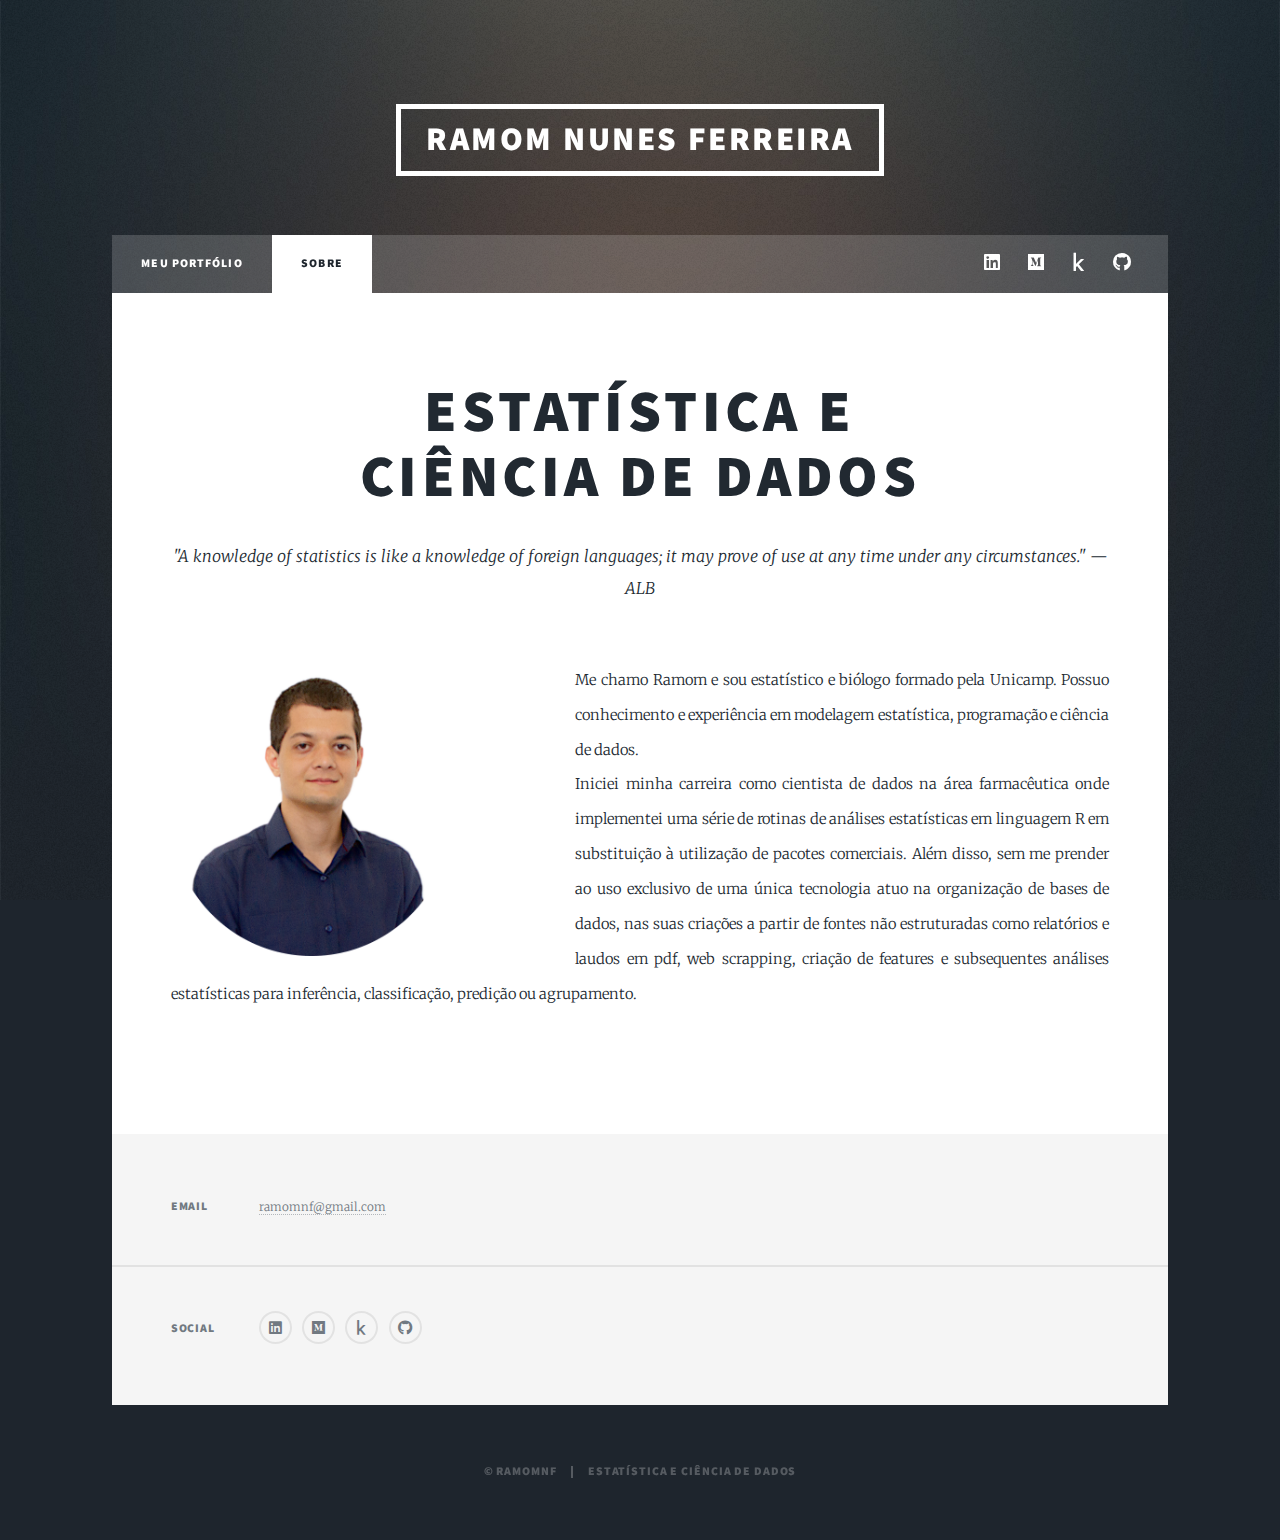
==== about.html @ 4b873bcc "Add files via upload" ====
<!DOCTYPE HTML>
<!--
	Massively by HTML5 UP
	html5up.net | @ajlkn
	Free for personal and commercial use under the CCA 3.0 license (html5up.net/license)
-->
<html>
	<head>
		<title>About Ramom</title>
		<meta charset="utf-8" />
		<meta name="viewport" content="width=device-width, initial-scale=1, user-scalable=no" />
		<link rel="stylesheet" href="assets/css/main.css" />
		<noscript><link rel="stylesheet" href="assets/css/noscript.css" /></noscript>
	</head>
	<body class="is-preload">

		<!-- Wrapper -->
			<div id="wrapper" class="fade-in">

			
				<!-- Header -->
					<header id="header">
						<a href="index.html" class="logo">Ramom Nunes Ferreira</a>
					</header>

				<!-- Nav -->
					<nav id="nav">
						<ul class="links">
							<li><a href="index.html">Meu Portfólio</a></li>
							<li class="active"><a href="about.html">Sobre</a></li>
						</ul>
						<ul class="icons">
							<li><a href="https://www.linkedin.com/in/ramomnf/" class="icon brands fa-linkedin"><span class="label">Twitter</span></a></li>
							<li><a href="https://medium.com/@ramomnf/" class="icon brands fa-medium"><span class="label">Medium</span></a></li>
							<li><a href="https://www.kaggle.com/ramomnf" class="icon brands fa-kaggle"><span class="label">Kaggle</span></a></li>
							<li><a href="https://github.com/RamomNF" class="icon brands fa-github"><span class="label">GitHub</span></a></li>
						</ul>
					</nav>

				<!-- Main -->
					<div id="main">

						<!-- Post -->
							<section class="post">
								<header class="major">									
									<h1>Estatística e<br />
									Ciência de Dados</h1>
									<p>"A knowledge of statistics is like a knowledge of foreign languages;
										it may prove of use at any time under any circumstances." — ALB</p>
								</header>
								

								<p><span class="image left"><img src="images/head_only.png" alt="" style="width:75%;"/>
								</span>Me chamo Ramom e sou estatístico e biólogo formado pela Unicamp. Possuo conhecimento e experiência em modelagem estatística, programação e ciência de dados. <br /> 
								Iniciei minha carreira como cientista de dados na área farmacêutica onde implementei uma série de rotinas de análises estatísticas em linguagem R em substituição à utilização de pacotes comerciais.
								Além disso, sem me prender ao uso exclusivo de uma única tecnologia atuo na organização de bases de dados, nas suas criações a partir de fontes não estruturadas como relatórios e laudos em pdf, web scrapping, criação de features e subsequentes análises estatísticas para inferência, classificação, predição ou agrupamento.<br /> 
								<br /> 
							
								</p>
								
								
							</section>

					</div>

				<!-- Footer -->
					<footer id="footer">
						<section class="split contact">
							<section>
								<h3>Email</h3>
								<p><a href="mailto:ramomnf@gmail.com">ramomnf@gmail.com</a></p>
							</section>
							<section>
								<h3>Social</h3>
								<ul class="icons alt">
									<li><a href="https://www.linkedin.com/in/ramomnf/" class="icon brands fa-linkedin"><span class="label">Twitter</span></a></li>
									<li><a href="https://medium.com/@ramomnf/" class="icon brands fa-medium"><span class="label">Medium</span></a></li>
									<li><a href="https://www.kaggle.com/ramomnf" class="icon brands fa-kaggle"><span class="label">Kaggle</span></a></li>
									<li><a href="https://github.com/RamomNF" class="icon brands fa-github"><span class="label">GitHub</span></a></li>
								</ul>
							</section>
						</section>
					</footer>

				<!-- Copyright -->
					<div id="copyright">
						<ul><li>&copy; RamomNF </li><li> Estatística e Ciência de Dados</a></li></ul>
					</div>

			</div>

		<!-- Scripts -->
			<script src="assets/js/jquery.min.js"></script>
			<script src="assets/js/jquery.scrollex.min.js"></script>
			<script src="assets/js/jquery.scrolly.min.js"></script>
			<script src="assets/js/browser.min.js"></script>
			<script src="assets/js/breakpoints.min.js"></script>
			<script src="assets/js/util.js"></script>
			<script src="assets/js/main.js"></script>

	</body>
</html>
---- assets/css/main.css ----
@import url(fontawesome-all.min.css);
@import url("https://fonts.googleapis.com/css?family=Merriweather:300,700,300italic,700italic|Source+Sans+Pro:900");

/*
	Massively by HTML5 UP
	html5up.net | @ajlkn
	Free for personal and commercial use under the CCA 3.0 license (html5up.net/license)
*/

html, body, div, span, applet, object,
iframe, h1, h2, h3, h4, h5, h6, p, blockquote,
pre, a, abbr, acronym, address, big, cite,
code, del, dfn, em, img, ins, kbd, q, s, samp,
small, strike, strong, sub, sup, tt, var, b,
u, i, center, dl, dt, dd, ol, ul, li, fieldset,
form, label, legend, table, caption, tbody,
tfoot, thead, tr, th, td, article, aside,
canvas, details, embed, figure, figcaption,
footer, header, hgroup, menu, nav, output, ruby,
section, summary, time, mark, audio, video {
	margin: 0;
	padding: 0;
	border: 0;
	font-size: 100%;
	font: inherit;
	vertical-align: baseline;}

article, aside, details, figcaption, figure,
footer, header, hgroup, menu, nav, section {
	display: block;}

body {
	line-height: 1;
}

ol, ul {
	list-style: none;
}

blockquote, q {
	quotes: none;
}

	blockquote:before, blockquote:after, q:before, q:after {
		content: '';
		content: none;
	}

table {
	border-collapse: collapse;
	border-spacing: 0;
}

body {
	-webkit-text-size-adjust: none;
}

mark {
	background-color: transparent;
	color: inherit;
}

input::-moz-focus-inner {
	border: 0;
	padding: 0;
}

input, select, textarea {
	-moz-appearance: none;
	-webkit-appearance: none;
	-ms-appearance: none;
	appearance: none;
}

/* Basic */

	@-ms-viewport {
		width: device-width;
	}

	body {
		-ms-overflow-style: scrollbar;
	}

	@media screen and (max-width: 480px) {

		html, body {
			min-width: 320px;
		}

	}

	html {
		box-sizing: border-box;
	}

	*, *:before, *:after {
		box-sizing: inherit;
	}

	body {
		background-color: #1e252d;
	}

		body.is-preload *, body.is-preload *:before, body.is-preload *:after {
			-moz-animation: none !important;
			-webkit-animation: none !important;
			-ms-animation: none !important;
			animation: none !important;
			-moz-transition: none !important;
			-webkit-transition: none !important;
			-ms-transition: none !important;
			transition: none !important;
		}

/* Type */

	html {
		font-size: 16pt;
	}

		@media screen and (max-width: 1680px) {

			html {
				font-size: 12pt;
			}

		}

		@media screen and (max-width: 1280px) {

			html {
				font-size: 11pt;
			}

		}

		@media screen and (max-width: 360px) {

			html {
				font-size: 10pt;
			}

		}

	body {
		color: #212931;
	}

	body, input, select, textarea {
		font-family: "Merriweather", Georgia, serif;
		font-weight: 300;
		font-size: 1rem;
		line-height: 2.375;
	}

	a {
		-moz-transition: color 0.2s ease-in-out, background-color 0.2s ease-in-out, border-color 0.2s ease-in-out, box-shadow 0.2s ease-in-out;
		-webkit-transition: color 0.2s ease-in-out, background-color 0.2s ease-in-out, border-color 0.2s ease-in-out, box-shadow 0.2s ease-in-out;
		-ms-transition: color 0.2s ease-in-out, background-color 0.2s ease-in-out, border-color 0.2s ease-in-out, box-shadow 0.2s ease-in-out;
		transition: color 0.2s ease-in-out, background-color 0.2s ease-in-out, border-color 0.2s ease-in-out, box-shadow 0.2s ease-in-out;
		border-bottom: dotted 1px;
		text-decoration: none;
	}

		a:hover {
			border-bottom-color: transparent;
		}

	strong, b {
		font-weight: 600;
	}

	em, i {
		font-style: italic;
	}

	p {
		text-align: justify;
		margin: 0 0 2rem 0;
	}

	h1, h2, h3, h4, h5, h6 {
		font-family: "Source Sans Pro", Helvetica, sans-serif;
		font-weight: 900;
		line-height: 1.5;
		letter-spacing: 0.075em;
		text-transform: uppercase;
		margin: 0 0 1rem 0;
	}

		h1 a, h2 a, h3 a, h4 a, h5 a, h6 a {
			border-bottom: 0;
			color: inherit;
			text-decoration: none;
		}

	h1 {
		font-size: 4rem;
		line-height: 1.1;
		margin: 0 0 2rem 0;
	}

	h2 {
		font-size: 1.75rem;
		line-height: 1.3;
		margin: 0 0 1.5rem 0;
	}

	h3 {
		font-size: 1.25rem;
		margin: 0 0 1.5rem 0;
	}

	h4 {
		font-size: 1rem;
	}

	h5 {
		font-size: 0.9rem;
	}

	h6 {
		font-size: 0.8rem;
	}

	sub {
		font-size: 0.8rem;
		position: relative;
		top: 0.5rem;
	}

	sup {
		font-size: 0.8rem;
		position: relative;
		top: -0.5rem;
	}

	blockquote {
		border-left: solid 4px;
		font-style: italic;
		margin: 0 0 2rem 0;
		padding: 0.5rem 0 0.5rem 2rem;
	}

	code {
		border: solid 2px;
		font-family: "Courier New", monospace;
		font-size: 0.9rem;
		margin: 0 0.25rem;
		padding: 0.25rem 0.65rem;
	}

	pre {
		-webkit-overflow-scrolling: touch;
		font-family: "Courier New", monospace;
		font-size: 0.9rem;
		margin: 0 0 2rem 0;
	}

		pre code {
			display: block;
			line-height: 1.75;
			padding: 1rem 1.5rem;
			overflow-x: auto;
		}

	hr {
		border: 0;
		border-bottom: solid 2px;
		margin: 3rem 0;
	}

		hr.major {
			margin: 5rem 0;
		}

	.align-left {
		text-align: left;
	}

	.align-center {
		text-align: center;
	}

	.align-right {
		text-align: right;
	}

	input, select, textarea {
		color: #212931;
	}

	a {
		color: #212931;
		border-bottom-color: rgba(33, 41, 49, 0.5);
	}

		a:hover {
			border-bottom-color: transparent;
			color: #18bfef !important;
		}

	strong, b {
		color: #212931;
	}

	h1, h2, h3, h4, h5, h6 {
		color: #212931;
	}

	blockquote {
		border-left-color: #eeeeee;
	}

	code {
		background: rgba(220, 220, 220, 0.25);
		border-color: #eeeeee;
	}

	hr {
		border-bottom-color: #eeeeee;
	}

/* Row */

	.row {
		display: flex;
		flex-wrap: wrap;
		box-sizing: border-box;
		align-items: stretch;
	}

		.row > * {
			box-sizing: border-box;
		}

		.row.gtr-uniform > * > :last-child {
			margin-bottom: 0;
		}

		.row.aln-left {
			justify-content: flex-start;
		}

		.row.aln-center {
			justify-content: center;
		}

		.row.aln-right {
			justify-content: flex-end;
		}

		.row.aln-top {
			align-items: flex-start;
		}

		.row.aln-middle {
			align-items: center;
		}

		.row.aln-bottom {
			align-items: flex-end;
		}

		.row > .imp {
			order: -1;
		}

		.row > .col-1 {
			width: 8.33333%;
		}

		.row > .off-1 {
			margin-left: 8.33333%;
		}

		.row > .col-2 {
			width: 16.66667%;
		}

		.row > .off-2 {
			margin-left: 16.66667%;
		}

		.row > .col-3 {
			width: 25%;
		}

		.row > .off-3 {
			margin-left: 25%;
		}

		.row > .col-4 {
			width: 33.33333%;
		}

		.row > .off-4 {
			margin-left: 33.33333%;
		}

		.row > .col-5 {
			width: 41.66667%;
		}

		.row > .off-5 {
			margin-left: 41.66667%;
		}

		.row > .col-6 {
			width: 50%;
		}

		.row > .off-6 {
			margin-left: 50%;
		}

		.row > .col-7 {
			width: 58.33333%;
		}

		.row > .off-7 {
			margin-left: 58.33333%;
		}

		.row > .col-8 {
			width: 66.66667%;
		}

		.row > .off-8 {
			margin-left: 66.66667%;
		}

		.row > .col-9 {
			width: 75%;
		}

		.row > .off-9 {
			margin-left: 75%;
		}

		.row > .col-10 {
			width: 83.33333%;
		}

		.row > .off-10 {
			margin-left: 83.33333%;
		}

		.row > .col-11 {
			width: 91.66667%;
		}

		.row > .off-11 {
			margin-left: 91.66667%;
		}

		.row > .col-12 {
			width: 100%;
		}

		.row > .off-12 {
			margin-left: 100%;
		}

		.row.gtr-0 {
			margin-top: 0;
			margin-left: 0rem;
		}

			.row.gtr-0 > * {
				padding: 0 0 0 0rem;
			}

			.row.gtr-0.gtr-uniform {
				margin-top: 0rem;
			}

				.row.gtr-0.gtr-uniform > * {
					padding-top: 0rem;
				}

		.row.gtr-25 {
			margin-top: 0;
			margin-left: -0.375rem;
		}

			.row.gtr-25 > * {
				padding: 0 0 0 0.375rem;
			}

			.row.gtr-25.gtr-uniform {
				margin-top: -0.375rem;
			}

				.row.gtr-25.gtr-uniform > * {
					padding-top: 0.375rem;
				}

		.row.gtr-50 {
			margin-top: 0;
			margin-left: -0.75rem;
		}

			.row.gtr-50 > * {
				padding: 0 0 0 0.75rem;
			}

			.row.gtr-50.gtr-uniform {
				margin-top: -0.75rem;
			}

				.row.gtr-50.gtr-uniform > * {
					padding-top: 0.75rem;
				}

		.row {
			margin-top: 0;
			margin-left: -1.5rem;
		}

			.row > * {
				padding: 0 0 0 1.5rem;
			}

			.row.gtr-uniform {
				margin-top: -1.5rem;
			}

				.row.gtr-uniform > * {
					padding-top: 1.5rem;
				}

		.row.gtr-150 {
			margin-top: 0;
			margin-left: -2.25rem;
		}

			.row.gtr-150 > * {
				padding: 0 0 0 2.25rem;
			}

			.row.gtr-150.gtr-uniform {
				margin-top: -2.25rem;
			}

				.row.gtr-150.gtr-uniform > * {
					padding-top: 2.25rem;
				}

		.row.gtr-200 {
			margin-top: 0;
			margin-left: -3rem;
		}

			.row.gtr-200 > * {
				padding: 0 0 0 3rem;
			}

			.row.gtr-200.gtr-uniform {
				margin-top: -3rem;
			}

				.row.gtr-200.gtr-uniform > * {
					padding-top: 3rem;
				}

		@media screen and (max-width: 1680px) {

			.row {
				display: flex;
				flex-wrap: wrap;
				box-sizing: border-box;
				align-items: stretch;
			}

				.row > * {
					box-sizing: border-box;
				}

				.row.gtr-uniform > * > :last-child {
					margin-bottom: 0;
				}

				.row.aln-left {
					justify-content: flex-start;
				}

				.row.aln-center {
					justify-content: center;
				}

				.row.aln-right {
					justify-content: flex-end;
				}

				.row.aln-top {
					align-items: flex-start;
				}

				.row.aln-middle {
					align-items: center;
				}

				.row.aln-bottom {
					align-items: flex-end;
				}

				.row > .imp-xlarge {
					order: -1;
				}

				.row > .col-1-xlarge {
					width: 8.33333%;
				}

				.row > .off-1-xlarge {
					margin-left: 8.33333%;
				}

				.row > .col-2-xlarge {
					width: 16.66667%;
				}

				.row > .off-2-xlarge {
					margin-left: 16.66667%;
				}

				.row > .col-3-xlarge {
					width: 25%;
				}

				.row > .off-3-xlarge {
					margin-left: 25%;
				}

				.row > .col-4-xlarge {
					width: 33.33333%;
				}

				.row > .off-4-xlarge {
					margin-left: 33.33333%;
				}

				.row > .col-5-xlarge {
					width: 41.66667%;
				}

				.row > .off-5-xlarge {
					margin-left: 41.66667%;
				}

				.row > .col-6-xlarge {
					width: 50%;
				}

				.row > .off-6-xlarge {
					margin-left: 50%;
				}

				.row > .col-7-xlarge {
					width: 58.33333%;
				}

				.row > .off-7-xlarge {
					margin-left: 58.33333%;
				}

				.row > .col-8-xlarge {
					width: 66.66667%;
				}

				.row > .off-8-xlarge {
					margin-left: 66.66667%;
				}

				.row > .col-9-xlarge {
					width: 75%;
				}

				.row > .off-9-xlarge {
					margin-left: 75%;
				}

				.row > .col-10-xlarge {
					width: 83.33333%;
				}

				.row > .off-10-xlarge {
					margin-left: 83.33333%;
				}

				.row > .col-11-xlarge {
					width: 91.66667%;
				}

				.row > .off-11-xlarge {
					margin-left: 91.66667%;
				}

				.row > .col-12-xlarge {
					width: 100%;
				}

				.row > .off-12-xlarge {
					margin-left: 100%;
				}

				.row.gtr-0 {
					margin-top: 0;
					margin-left: 0rem;
				}

					.row.gtr-0 > * {
						padding: 0 0 0 0rem;
					}

					.row.gtr-0.gtr-uniform {
						margin-top: 0rem;
					}

						.row.gtr-0.gtr-uniform > * {
							padding-top: 0rem;
						}

				.row.gtr-25 {
					margin-top: 0;
					margin-left: -0.375rem;
				}

					.row.gtr-25 > * {
						padding: 0 0 0 0.375rem;
					}

					.row.gtr-25.gtr-uniform {
						margin-top: -0.375rem;
					}

						.row.gtr-25.gtr-uniform > * {
							padding-top: 0.375rem;
						}

				.row.gtr-50 {
					margin-top: 0;
					margin-left: -0.75rem;
				}

					.row.gtr-50 > * {
						padding: 0 0 0 0.75rem;
					}

					.row.gtr-50.gtr-uniform {
						margin-top: -0.75rem;
					}

						.row.gtr-50.gtr-uniform > * {
							padding-top: 0.75rem;
						}

				.row {
					margin-top: 0;
					margin-left: -1.5rem;
				}

					.row > * {
						padding: 0 0 0 1.5rem;
					}

					.row.gtr-uniform {
						margin-top: -1.5rem;
					}

						.row.gtr-uniform > * {
							padding-top: 1.5rem;
						}

				.row.gtr-150 {
					margin-top: 0;
					margin-left: -2.25rem;
				}

					.row.gtr-150 > * {
						padding: 0 0 0 2.25rem;
					}

					.row.gtr-150.gtr-uniform {
						margin-top: -2.25rem;
					}

						.row.gtr-150.gtr-uniform > * {
							padding-top: 2.25rem;
						}

				.row.gtr-200 {
					margin-top: 0;
					margin-left: -3rem;
				}

					.row.gtr-200 > * {
						padding: 0 0 0 3rem;
					}

					.row.gtr-200.gtr-uniform {
						margin-top: -3rem;
					}

						.row.gtr-200.gtr-uniform > * {
							padding-top: 3rem;
						}

		}

		@media screen and (max-width: 1280px) {

			.row {
				display: flex;
				flex-wrap: wrap;
				box-sizing: border-box;
				align-items: stretch;
			}

				.row > * {
					box-sizing: border-box;
				}

				.row.gtr-uniform > * > :last-child {
					margin-bottom: 0;
				}

				.row.aln-left {
					justify-content: flex-start;
				}

				.row.aln-center {
					justify-content: center;
				}

				.row.aln-right {
					justify-content: flex-end;
				}

				.row.aln-top {
					align-items: flex-start;
				}

				.row.aln-middle {
					align-items: center;
				}

				.row.aln-bottom {
					align-items: flex-end;
				}

				.row > .imp-large {
					order: -1;
				}

				.row > .col-1-large {
					width: 8.33333%;
				}

				.row > .off-1-large {
					margin-left: 8.33333%;
				}

				.row > .col-2-large {
					width: 16.66667%;
				}

				.row > .off-2-large {
					margin-left: 16.66667%;
				}

				.row > .col-3-large {
					width: 25%;
				}

				.row > .off-3-large {
					margin-left: 25%;
				}

				.row > .col-4-large {
					width: 33.33333%;
				}

				.row > .off-4-large {
					margin-left: 33.33333%;
				}

				.row > .col-5-large {
					width: 41.66667%;
				}

				.row > .off-5-large {
					margin-left: 41.66667%;
				}

				.row > .col-6-large {
					width: 50%;
				}

				.row > .off-6-large {
					margin-left: 50%;
				}

				.row > .col-7-large {
					width: 58.33333%;
				}

				.row > .off-7-large {
					margin-left: 58.33333%;
				}

				.row > .col-8-large {
					width: 66.66667%;
				}

				.row > .off-8-large {
					margin-left: 66.66667%;
				}

				.row > .col-9-large {
					width: 75%;
				}

				.row > .off-9-large {
					margin-left: 75%;
				}

				.row > .col-10-large {
					width: 83.33333%;
				}

				.row > .off-10-large {
					margin-left: 83.33333%;
				}

				.row > .col-11-large {
					width: 91.66667%;
				}

				.row > .off-11-large {
					margin-left: 91.66667%;
				}

				.row > .col-12-large {
					width: 100%;
				}

				.row > .off-12-large {
					margin-left: 100%;
				}

				.row.gtr-0 {
					margin-top: 0;
					margin-left: 0rem;
				}

					.row.gtr-0 > * {
						padding: 0 0 0 0rem;
					}

					.row.gtr-0.gtr-uniform {
						margin-top: 0rem;
					}

						.row.gtr-0.gtr-uniform > * {
							padding-top: 0rem;
						}

				.row.gtr-25 {
					margin-top: 0;
					margin-left: -0.375rem;
				}

					.row.gtr-25 > * {
						padding: 0 0 0 0.375rem;
					}

					.row.gtr-25.gtr-uniform {
						margin-top: -0.375rem;
					}

						.row.gtr-25.gtr-uniform > * {
							padding-top: 0.375rem;
						}

				.row.gtr-50 {
					margin-top: 0;
					margin-left: -0.75rem;
				}

					.row.gtr-50 > * {
						padding: 0 0 0 0.75rem;
					}

					.row.gtr-50.gtr-uniform {
						margin-top: -0.75rem;
					}

						.row.gtr-50.gtr-uniform > * {
							padding-top: 0.75rem;
						}

				.row {
					margin-top: 0;
					margin-left: -1.5rem;
				}

					.row > * {
						padding: 0 0 0 1.5rem;
					}

					.row.gtr-uniform {
						margin-top: -1.5rem;
					}

						.row.gtr-uniform > * {
							padding-top: 1.5rem;
						}

				.row.gtr-150 {
					margin-top: 0;
					margin-left: -2.25rem;
				}

					.row.gtr-150 > * {
						padding: 0 0 0 2.25rem;
					}

					.row.gtr-150.gtr-uniform {
						margin-top: -2.25rem;
					}

						.row.gtr-150.gtr-uniform > * {
							padding-top: 2.25rem;
						}

				.row.gtr-200 {
					margin-top: 0;
					margin-left: -3rem;
				}

					.row.gtr-200 > * {
						padding: 0 0 0 3rem;
					}

					.row.gtr-200.gtr-uniform {
						margin-top: -3rem;
					}

						.row.gtr-200.gtr-uniform > * {
							padding-top: 3rem;
						}

		}

		@media screen and (max-width: 980px) {

			.row {
				display: flex;
				flex-wrap: wrap;
				box-sizing: border-box;
				align-items: stretch;
			}

				.row > * {
					box-sizing: border-box;
				}

				.row.gtr-uniform > * > :last-child {
					margin-bottom: 0;
				}

				.row.aln-left {
					justify-content: flex-start;
				}

				.row.aln-center {
					justify-content: center;
				}

				.row.aln-right {
					justify-content: flex-end;
				}

				.row.aln-top {
					align-items: flex-start;
				}

				.row.aln-middle {
					align-items: center;
				}

				.row.aln-bottom {
					align-items: flex-end;
				}

				.row > .imp-medium {
					order: -1;
				}

				.row > .col-1-medium {
					width: 8.33333%;
				}

				.row > .off-1-medium {
					margin-left: 8.33333%;
				}

				.row > .col-2-medium {
					width: 16.66667%;
				}

				.row > .off-2-medium {
					margin-left: 16.66667%;
				}

				.row > .col-3-medium {
					width: 25%;
				}

				.row > .off-3-medium {
					margin-left: 25%;
				}

				.row > .col-4-medium {
					width: 33.33333%;
				}

				.row > .off-4-medium {
					margin-left: 33.33333%;
				}

				.row > .col-5-medium {
					width: 41.66667%;
				}

				.row > .off-5-medium {
					margin-left: 41.66667%;
				}

				.row > .col-6-medium {
					width: 50%;
				}

				.row > .off-6-medium {
					margin-left: 50%;
				}

				.row > .col-7-medium {
					width: 58.33333%;
				}

				.row > .off-7-medium {
					margin-left: 58.33333%;
				}

				.row > .col-8-medium {
					width: 66.66667%;
				}

				.row > .off-8-medium {
					margin-left: 66.66667%;
				}

				.row > .col-9-medium {
					width: 75%;
				}

				.row > .off-9-medium {
					margin-left: 75%;
				}

				.row > .col-10-medium {
					width: 83.33333%;
				}

				.row > .off-10-medium {
					margin-left: 83.33333%;
				}

				.row > .col-11-medium {
					width: 91.66667%;
				}

				.row > .off-11-medium {
					margin-left: 91.66667%;
				}

				.row > .col-12-medium {
					width: 100%;
				}

				.row > .off-12-medium {
					margin-left: 100%;
				}

				.row.gtr-0 {
					margin-top: 0;
					margin-left: 0rem;
				}

					.row.gtr-0 > * {
						padding: 0 0 0 0rem;
					}

					.row.gtr-0.gtr-uniform {
						margin-top: 0rem;
					}

						.row.gtr-0.gtr-uniform > * {
							padding-top: 0rem;
						}

				.row.gtr-25 {
					margin-top: 0;
					margin-left: -0.375rem;
				}

					.row.gtr-25 > * {
						padding: 0 0 0 0.375rem;
					}

					.row.gtr-25.gtr-uniform {
						margin-top: -0.375rem;
					}

						.row.gtr-25.gtr-uniform > * {
							padding-top: 0.375rem;
						}

				.row.gtr-50 {
					margin-top: 0;
					margin-left: -0.75rem;
				}

					.row.gtr-50 > * {
						padding: 0 0 0 0.75rem;
					}

					.row.gtr-50.gtr-uniform {
						margin-top: -0.75rem;
					}

						.row.gtr-50.gtr-uniform > * {
							padding-top: 0.75rem;
						}

				.row {
					margin-top: 0;
					margin-left: -1.5rem;
				}

					.row > * {
						padding: 0 0 0 1.5rem;
					}

					.row.gtr-uniform {
						margin-top: -1.5rem;
					}

						.row.gtr-uniform > * {
							padding-top: 1.5rem;
						}

				.row.gtr-150 {
					margin-top: 0;
					margin-left: -2.25rem;
				}

					.row.gtr-150 > * {
						padding: 0 0 0 2.25rem;
					}

					.row.gtr-150.gtr-uniform {
						margin-top: -2.25rem;
					}

						.row.gtr-150.gtr-uniform > * {
							padding-top: 2.25rem;
						}

				.row.gtr-200 {
					margin-top: 0;
					margin-left: -3rem;
				}

					.row.gtr-200 > * {
						padding: 0 0 0 3rem;
					}

					.row.gtr-200.gtr-uniform {
						margin-top: -3rem;
					}

						.row.gtr-200.gtr-uniform > * {
							padding-top: 3rem;
						}

		}

		@media screen and (max-width: 736px) {

			.row {
				display: flex;
				flex-wrap: wrap;
				box-sizing: border-box;
				align-items: stretch;
			}

				.row > * {
					box-sizing: border-box;
				}

				.row.gtr-uniform > * > :last-child {
					margin-bottom: 0;
				}

				.row.aln-left {
					justify-content: flex-start;
				}

				.row.aln-center {
					justify-content: center;
				}

				.row.aln-right {
					justify-content: flex-end;
				}

				.row.aln-top {
					align-items: flex-start;
				}

				.row.aln-middle {
					align-items: center;
				}

				.row.aln-bottom {
					align-items: flex-end;
				}

				.row > .imp-small {
					order: -1;
				}

				.row > .col-1-small {
					width: 8.33333%;
				}

				.row > .off-1-small {
					margin-left: 8.33333%;
				}

				.row > .col-2-small {
					width: 16.66667%;
				}

				.row > .off-2-small {
					margin-left: 16.66667%;
				}

				.row > .col-3-small {
					width: 25%;
				}

				.row > .off-3-small {
					margin-left: 25%;
				}

				.row > .col-4-small {
					width: 33.33333%;
				}

				.row > .off-4-small {
					margin-left: 33.33333%;
				}

				.row > .col-5-small {
					width: 41.66667%;
				}

				.row > .off-5-small {
					margin-left: 41.66667%;
				}

				.row > .col-6-small {
					width: 50%;
				}

				.row > .off-6-small {
					margin-left: 50%;
				}

				.row > .col-7-small {
					width: 58.33333%;
				}

				.row > .off-7-small {
					margin-left: 58.33333%;
				}

				.row > .col-8-small {
					width: 66.66667%;
				}

				.row > .off-8-small {
					margin-left: 66.66667%;
				}

				.row > .col-9-small {
					width: 75%;
				}

				.row > .off-9-small {
					margin-left: 75%;
				}

				.row > .col-10-small {
					width: 83.33333%;
				}

				.row > .off-10-small {
					margin-left: 83.33333%;
				}

				.row > .col-11-small {
					width: 91.66667%;
				}

				.row > .off-11-small {
					margin-left: 91.66667%;
				}

				.row > .col-12-small {
					width: 100%;
				}

				.row > .off-12-small {
					margin-left: 100%;
				}

				.row.gtr-0 {
					margin-top: 0;
					margin-left: 0rem;
				}

					.row.gtr-0 > * {
						padding: 0 0 0 0rem;
					}

					.row.gtr-0.gtr-uniform {
						margin-top: 0rem;
					}

						.row.gtr-0.gtr-uniform > * {
							padding-top: 0rem;
						}

				.row.gtr-25 {
					margin-top: 0;
					margin-left: -0.375rem;
				}

					.row.gtr-25 > * {
						padding: 0 0 0 0.375rem;
					}

					.row.gtr-25.gtr-uniform {
						margin-top: -0.375rem;
					}

						.row.gtr-25.gtr-uniform > * {
							padding-top: 0.375rem;
						}

				.row.gtr-50 {
					margin-top: 0;
					margin-left: -0.75rem;
				}

					.row.gtr-50 > * {
						padding: 0 0 0 0.75rem;
					}

					.row.gtr-50.gtr-uniform {
						margin-top: -0.75rem;
					}

						.row.gtr-50.gtr-uniform > * {
							padding-top: 0.75rem;
						}

				.row {
					margin-top: 0;
					margin-left: -1.5rem;
				}

					.row > * {
						padding: 0 0 0 1.5rem;
					}

					.row.gtr-uniform {
						margin-top: -1.5rem;
					}

						.row.gtr-uniform > * {
							padding-top: 1.5rem;
						}

				.row.gtr-150 {
					margin-top: 0;
					margin-left: -2.25rem;
				}

					.row.gtr-150 > * {
						padding: 0 0 0 2.25rem;
					}

					.row.gtr-150.gtr-uniform {
						margin-top: -2.25rem;
					}

						.row.gtr-150.gtr-uniform > * {
							padding-top: 2.25rem;
						}

				.row.gtr-200 {
					margin-top: 0;
					margin-left: -3rem;
				}

					.row.gtr-200 > * {
						padding: 0 0 0 3rem;
					}

					.row.gtr-200.gtr-uniform {
						margin-top: -3rem;
					}

						.row.gtr-200.gtr-uniform > * {
							padding-top: 3rem;
						}

		}

		@media screen and (max-width: 480px) {

			.row {
				display: flex;
				flex-wrap: wrap;
				box-sizing: border-box;
				align-items: stretch;
			}

				.row > * {
					box-sizing: border-box;
				}

				.row.gtr-uniform > * > :last-child {
					margin-bottom: 0;
				}

				.row.aln-left {
					justify-content: flex-start;
				}

				.row.aln-center {
					justify-content: center;
				}

				.row.aln-right {
					justify-content: flex-end;
				}

				.row.aln-top {
					align-items: flex-start;
				}

				.row.aln-middle {
					align-items: center;
				}

				.row.aln-bottom {
					align-items: flex-end;
				}

				.row > .imp-xsmall {
					order: -1;
				}

				.row > .col-1-xsmall {
					width: 8.33333%;
				}

				.row > .off-1-xsmall {
					margin-left: 8.33333%;
				}

				.row > .col-2-xsmall {
					width: 16.66667%;
				}

				.row > .off-2-xsmall {
					margin-left: 16.66667%;
				}

				.row > .col-3-xsmall {
					width: 25%;
				}

				.row > .off-3-xsmall {
					margin-left: 25%;
				}

				.row > .col-4-xsmall {
					width: 33.33333%;
				}

				.row > .off-4-xsmall {
					margin-left: 33.33333%;
				}

				.row > .col-5-xsmall {
					width: 41.66667%;
				}

				.row > .off-5-xsmall {
					margin-left: 41.66667%;
				}

				.row > .col-6-xsmall {
					width: 50%;
				}

				.row > .off-6-xsmall {
					margin-left: 50%;
				}

				.row > .col-7-xsmall {
					width: 58.33333%;
				}

				.row > .off-7-xsmall {
					margin-left: 58.33333%;
				}

				.row > .col-8-xsmall {
					width: 66.66667%;
				}

				.row > .off-8-xsmall {
					margin-left: 66.66667%;
				}

				.row > .col-9-xsmall {
					width: 75%;
				}

				.row > .off-9-xsmall {
					margin-left: 75%;
				}

				.row > .col-10-xsmall {
					width: 83.33333%;
				}

				.row > .off-10-xsmall {
					margin-left: 83.33333%;
				}

				.row > .col-11-xsmall {
					width: 91.66667%;
				}

				.row > .off-11-xsmall {
					margin-left: 91.66667%;
				}

				.row > .col-12-xsmall {
					width: 100%;
				}

				.row > .off-12-xsmall {
					margin-left: 100%;
				}

				.row.gtr-0 {
					margin-top: 0;
					margin-left: 0rem;
				}

					.row.gtr-0 > * {
						padding: 0 0 0 0rem;
					}

					.row.gtr-0.gtr-uniform {
						margin-top: 0rem;
					}

						.row.gtr-0.gtr-uniform > * {
							padding-top: 0rem;
						}

				.row.gtr-25 {
					margin-top: 0;
					margin-left: -0.375rem;
				}

					.row.gtr-25 > * {
						padding: 0 0 0 0.375rem;
					}

					.row.gtr-25.gtr-uniform {
						margin-top: -0.375rem;
					}

						.row.gtr-25.gtr-uniform > * {
							padding-top: 0.375rem;
						}

				.row.gtr-50 {
					margin-top: 0;
					margin-left: -0.75rem;
				}

					.row.gtr-50 > * {
						padding: 0 0 0 0.75rem;
					}

					.row.gtr-50.gtr-uniform {
						margin-top: -0.75rem;
					}

						.row.gtr-50.gtr-uniform > * {
							padding-top: 0.75rem;
						}

				.row {
					margin-top: 0;
					margin-left: -1.5rem;
				}

					.row > * {
						padding: 0 0 0 1.5rem;
					}

					.row.gtr-uniform {
						margin-top: -1.5rem;
					}

						.row.gtr-uniform > * {
							padding-top: 1.5rem;
						}

				.row.gtr-150 {
					margin-top: 0;
					margin-left: -2.25rem;
				}

					.row.gtr-150 > * {
						padding: 0 0 0 2.25rem;
					}

					.row.gtr-150.gtr-uniform {
						margin-top: -2.25rem;
					}

						.row.gtr-150.gtr-uniform > * {
							padding-top: 2.25rem;
						}

				.row.gtr-200 {
					margin-top: 0;
					margin-left: -3rem;
				}

					.row.gtr-200 > * {
						padding: 0 0 0 3rem;
					}

					.row.gtr-200.gtr-uniform {
						margin-top: -3rem;
					}

						.row.gtr-200.gtr-uniform > * {
							padding-top: 3rem;
						}

		}

		@media screen and (max-width: 360px) {

			.row {
				display: flex;
				flex-wrap: wrap;
				box-sizing: border-box;
				align-items: stretch;
			}

				.row > * {
					box-sizing: border-box;
				}

				.row.gtr-uniform > * > :last-child {
					margin-bottom: 0;
				}

				.row.aln-left {
					justify-content: flex-start;
				}

				.row.aln-center {
					justify-content: center;
				}

				.row.aln-right {
					justify-content: flex-end;
				}

				.row.aln-top {
					align-items: flex-start;
				}

				.row.aln-middle {
					align-items: center;
				}

				.row.aln-bottom {
					align-items: flex-end;
				}

				.row > .imp-xxsmall {
					order: -1;
				}

				.row > .col-1-xxsmall {
					width: 8.33333%;
				}

				.row > .off-1-xxsmall {
					margin-left: 8.33333%;
				}

				.row > .col-2-xxsmall {
					width: 16.66667%;
				}

				.row > .off-2-xxsmall {
					margin-left: 16.66667%;
				}

				.row > .col-3-xxsmall {
					width: 25%;
				}

				.row > .off-3-xxsmall {
					margin-left: 25%;
				}

				.row > .col-4-xxsmall {
					width: 33.33333%;
				}

				.row > .off-4-xxsmall {
					margin-left: 33.33333%;
				}

				.row > .col-5-xxsmall {
					width: 41.66667%;
				}

				.row > .off-5-xxsmall {
					margin-left: 41.66667%;
				}

				.row > .col-6-xxsmall {
					width: 50%;
				}

				.row > .off-6-xxsmall {
					margin-left: 50%;
				}

				.row > .col-7-xxsmall {
					width: 58.33333%;
				}

				.row > .off-7-xxsmall {
					margin-left: 58.33333%;
				}

				.row > .col-8-xxsmall {
					width: 66.66667%;
				}

				.row > .off-8-xxsmall {
					margin-left: 66.66667%;
				}

				.row > .col-9-xxsmall {
					width: 75%;
				}

				.row > .off-9-xxsmall {
					margin-left: 75%;
				}

				.row > .col-10-xxsmall {
					width: 83.33333%;
				}

				.row > .off-10-xxsmall {
					margin-left: 83.33333%;
				}

				.row > .col-11-xxsmall {
					width: 91.66667%;
				}

				.row > .off-11-xxsmall {
					margin-left: 91.66667%;
				}

				.row > .col-12-xxsmall {
					width: 100%;
				}

				.row > .off-12-xxsmall {
					margin-left: 100%;
				}

				.row.gtr-0 {
					margin-top: 0;
					margin-left: 0rem;
				}

					.row.gtr-0 > * {
						padding: 0 0 0 0rem;
					}

					.row.gtr-0.gtr-uniform {
						margin-top: 0rem;
					}

						.row.gtr-0.gtr-uniform > * {
							padding-top: 0rem;
						}

				.row.gtr-25 {
					margin-top: 0;
					margin-left: -0.375rem;
				}

					.row.gtr-25 > * {
						padding: 0 0 0 0.375rem;
					}

					.row.gtr-25.gtr-uniform {
						margin-top: -0.375rem;
					}

						.row.gtr-25.gtr-uniform > * {
							padding-top: 0.375rem;
						}

				.row.gtr-50 {
					margin-top: 0;
					margin-left: -0.75rem;
				}

					.row.gtr-50 > * {
						padding: 0 0 0 0.75rem;
					}

					.row.gtr-50.gtr-uniform {
						margin-top: -0.75rem;
					}

						.row.gtr-50.gtr-uniform > * {
							padding-top: 0.75rem;
						}

				.row {
					margin-top: 0;
					margin-left: -1.5rem;
				}

					.row > * {
						padding: 0 0 0 1.5rem;
					}

					.row.gtr-uniform {
						margin-top: -1.5rem;
					}

						.row.gtr-uniform > * {
							padding-top: 1.5rem;
						}

				.row.gtr-150 {
					margin-top: 0;
					margin-left: -2.25rem;
				}

					.row.gtr-150 > * {
						padding: 0 0 0 2.25rem;
					}

					.row.gtr-150.gtr-uniform {
						margin-top: -2.25rem;
					}

						.row.gtr-150.gtr-uniform > * {
							padding-top: 2.25rem;
						}

				.row.gtr-200 {
					margin-top: 0;
					margin-left: -3rem;
				}

					.row.gtr-200 > * {
						padding: 0 0 0 3rem;
					}

					.row.gtr-200.gtr-uniform {
						margin-top: -3rem;
					}

						.row.gtr-200.gtr-uniform > * {
							padding-top: 3rem;
						}

		}

/* Box */

	.box {
		border: solid 2px;
		margin-bottom: 2rem;
		padding: 1.5rem;
	}

		.box > :last-child,
		.box > :last-child > :last-child,
		.box > :last-child > :last-child > :last-child {
			margin-bottom: 0;
		}

		.box.alt {
			border: 0;
			border-radius: 0;
			padding: 0;
		}

	.box {
		border-color: #eeeeee;
	}

/* Button */

	input[type="submit"],
	input[type="reset"],
	input[type="button"],
	button,
	.button {
		-moz-appearance: none;
		-webkit-appearance: none;
		-ms-appearance: none;
		appearance: none;
		-moz-transition: background-color 0.2s ease-in-out, box-shadow 0.2s ease-in-out, color 0.2s ease-in-out;
		-webkit-transition: background-color 0.2s ease-in-out, box-shadow 0.2s ease-in-out, color 0.2s ease-in-out;
		-ms-transition: background-color 0.2s ease-in-out, box-shadow 0.2s ease-in-out, color 0.2s ease-in-out;
		transition: background-color 0.2s ease-in-out, box-shadow 0.2s ease-in-out, color 0.2s ease-in-out;
		border: 0;
		border-radius: 0;
		cursor: pointer;
		display: inline-block;
		font-family: "Source Sans Pro", Helvetica, sans-serif;
		font-size: 0.8rem;
		font-weight: 900;
		letter-spacing: 0.075em;
		height: 3rem;
		line-height: 3rem;
		padding: 0 2rem;
		text-align: center;
		text-decoration: none;
		text-transform: uppercase;
		white-space: nowrap;
	}

		input[type="submit"].icon:before,
		input[type="reset"].icon:before,
		input[type="button"].icon:before,
		button.icon:before,
		.button.icon:before {
			margin-right: 0.5rem;
		}

		input[type="submit"].icon.solo,
		input[type="reset"].icon.solo,
		input[type="button"].icon.solo,
		button.icon.solo,
		.button.icon.solo {
			position: relative;
			width: 4rem;
			height: 4rem;
			line-height: 4rem;
			border-radius: 4rem;
			text-indent: 4rem;
			overflow: hidden;
			padding: 0;
			white-space: nowrap;
		}

			input[type="submit"].icon.solo:before,
			input[type="reset"].icon.solo:before,
			input[type="button"].icon.solo:before,
			button.icon.solo:before,
			.button.icon.solo:before {
				position: absolute;
				display: block;
				top: 0;
				left: 0;
				width: inherit;
				height: inherit;
				line-height: inherit;
				font-size: 1.25rem;
				margin-right: 0;
				text-align: center;
				text-indent: 0;
			}

		input[type="submit"].fit,
		input[type="reset"].fit,
		input[type="button"].fit,
		button.fit,
		.button.fit {
			width: 100%;
		}

		input[type="submit"].small,
		input[type="reset"].small,
		input[type="button"].small,
		button.small,
		.button.small {
			font-size: 0.7rem;
			height: 2.5rem;
			line-height: 2.5rem;
			padding: 0 1.5rem;
		}

		input[type="submit"].large,
		input[type="reset"].large,
		input[type="button"].large,
		button.large,
		.button.large {
			font-size: 0.9rem;
			height: 3.5rem;
			line-height: 3.5rem;
			padding: 0 2.75rem;
		}

		@media screen and (max-width: 980px) {

			input[type="submit"],
			input[type="reset"],
			input[type="button"],
			button,
			.button {
				font-size: 0.9rem;
				height: 3.25rem;
				line-height: 3.25rem;
			}

				input[type="submit"].large,
				input[type="reset"].large,
				input[type="button"].large,
				button.large,
				.button.large {
					font-size: 1rem;
					height: 3.75rem;
					line-height: 3.75rem;
				}

		}

		input[type="submit"].disabled, input[type="submit"]:disabled,
		input[type="reset"].disabled,
		input[type="reset"]:disabled,
		input[type="button"].disabled,
		input[type="button"]:disabled,
		button.disabled,
		button:disabled,
		.button.disabled,
		.button:disabled {
			pointer-events: none;
			opacity: 0.25;
		}

	input[type="submit"],
	input[type="reset"],
	input[type="button"],
	button,
	.button {
		background-color: transparent;
		box-shadow: inset 0 0 0 2px #212931;
		color: #212931 !important;
	}

		input[type="submit"]:hover,
		input[type="reset"]:hover,
		input[type="button"]:hover,
		button:hover,
		.button:hover {
			box-shadow: inset 0 0 0 2px #18bfef;
			color: #18bfef !important;
		}

		input[type="submit"].primary,
		input[type="reset"].primary,
		input[type="button"].primary,
		button.primary,
		.button.primary {
			background-color: #212931;
			box-shadow: none;
			color: #ffffff !important;
		}

			input[type="submit"].primary:hover,
			input[type="reset"].primary:hover,
			input[type="button"].primary:hover,
			button.primary:hover,
			.button.primary:hover {
				background-color: #18bfef;
			}

/* Form */

	form {
		margin: 0 0 2rem 0;
	}

		form > :last-child {
			margin-bottom: 0;
		}

		form > .fields {
			display: -moz-flex;
			display: -webkit-flex;
			display: -ms-flex;
			display: flex;
			-moz-flex-wrap: wrap;
			-webkit-flex-wrap: wrap;
			-ms-flex-wrap: wrap;
			flex-wrap: wrap;
			width: calc(100% + 3rem);
			margin: -1.5rem 0 2rem -1.5rem;
		}

			form > .fields > .field {
				-moz-flex-grow: 0;
				-webkit-flex-grow: 0;
				-ms-flex-grow: 0;
				flex-grow: 0;
				-moz-flex-shrink: 0;
				-webkit-flex-shrink: 0;
				-ms-flex-shrink: 0;
				flex-shrink: 0;
				padding: 1.5rem 0 0 1.5rem;
				width: calc(100% - 1.5rem);
			}

				form > .fields > .field.half {
					width: calc(50% - 0.75rem);
				}

				form > .fields > .field.third {
					width: calc(100%/3 - 0.5rem);
				}

				form > .fields > .field.quarter {
					width: calc(25% - 0.375rem);
				}

		@media screen and (max-width: 480px) {

			form > .fields {
				width: calc(100% + 3rem);
				margin: -1.5rem 0 2rem -1.5rem;
			}

				form > .fields > .field {
					padding: 1.5rem 0 0 1.5rem;
					width: calc(100% - 1.5rem);
				}

					form > .fields > .field.half {
						width: calc(100% - 1.5rem);
					}

					form > .fields > .field.third {
						width: calc(100% - 1.5rem);
					}

					form > .fields > .field.quarter {
						width: calc(100% - 1.5rem);
					}

		}

	label {
		display: block;
		font-family: "Source Sans Pro", Helvetica, sans-serif;
		font-weight: 900;
		line-height: 1.5;
		letter-spacing: 0.075em;
		font-size: 0.8rem;
		text-transform: uppercase;
		margin: 0 0 0.75rem 0;
	}

		@media screen and (max-width: 980px) {

			label {
				font-size: 0.9rem;
			}

		}

	input[type="text"],
	input[type="password"],
	input[type="email"],
	select,
	textarea {
		-moz-appearance: none;
		-webkit-appearance: none;
		-ms-appearance: none;
		appearance: none;
		background: transparent;
		border-radius: 0;
		border: solid 2px;
		color: inherit;
		display: block;
		outline: 0;
		padding: 0 1rem;
		text-decoration: none;
		width: 100%;
	}

		input[type="text"]:invalid,
		input[type="password"]:invalid,
		input[type="email"]:invalid,
		select:invalid,
		textarea:invalid {
			box-shadow: none;
		}

	select {
		background-size: 1.25rem;
		background-repeat: no-repeat;
		background-position: calc(100% - 1rem) center;
		height: 3rem;
		padding-right: 3rem;
		text-overflow: ellipsis;
	}

		select:focus::-ms-value {
			background-color: transparent;
		}

		select::-ms-expand {
			display: none;
		}

	input[type="text"],
	input[type="password"],
	input[type="email"],
	select {
		height: 3rem;
	}

	textarea {
		padding: 0.75rem 1rem;
	}

	input[type="checkbox"],
	input[type="radio"] {
		-moz-appearance: none;
		-webkit-appearance: none;
		-ms-appearance: none;
		appearance: none;
		display: block;
		float: left;
		margin-right: -2rem;
		opacity: 0;
		width: 1rem;
		z-index: -1;
	}

		input[type="checkbox"] + label,
		input[type="radio"] + label {
			text-decoration: none;
			cursor: pointer;
			display: inline-block;
			font-size: 1rem;
			letter-spacing: 0;
			font-family: "Merriweather", Georgia, serif;
			text-transform: none;
			font-weight: 300;
			padding-left: 2.8rem;
			padding-right: 1rem;
			position: relative;
		}

			input[type="checkbox"] + label:before,
			input[type="radio"] + label:before {
				-moz-osx-font-smoothing: grayscale;
				-webkit-font-smoothing: antialiased;
				display: inline-block;
				font-style: normal;
				font-variant: normal;
				text-rendering: auto;
				line-height: 1;
				text-transform: none !important;
				font-family: 'Font Awesome 5 Free';
				font-weight: 900;
			}

			input[type="checkbox"] + label:before,
			input[type="radio"] + label:before {
				border-radius: 0;
				border: solid 2px;
				content: '';
				display: inline-block;
				font-size: 0.8rem;
				height: 1.8rem;
				left: 0;
				line-height: 1.65rem;
				position: absolute;
				text-align: center;
				top: -0.125rem;
				width: 1.8rem;
			}

		input[type="checkbox"]:checked + label:before,
		input[type="radio"]:checked + label:before {
			content: '\f00c';
		}

	input[type="checkbox"] + label:before {
		border-radius: 0;
	}

	input[type="radio"] + label:before {
		border-radius: 100%;
	}

	::-webkit-input-placeholder {
		opacity: 1.0;
	}

	:-moz-placeholder {
		opacity: 1.0;
	}

	::-moz-placeholder {
		opacity: 1.0;
	}

	:-ms-input-placeholder {
		opacity: 1.0;
	}

	label {
		color: #212931;
	}

	input[type="text"],
	input[type="password"],
	input[type="email"],
	select,
	textarea {
		border-color: #eeeeee;
	}

		input[type="text"]:focus,
		input[type="password"]:focus,
		input[type="email"]:focus,
		select:focus,
		textarea:focus {
			border-color: #18bfef;
		}

	select {
		background-image: url("data:image/svg+xml;charset=utf8,%3Csvg xmlns='http://www.w3.org/2000/svg' width='40' height='40' preserveAspectRatio='none' viewBox='0 0 40 40'%3E%3Cpath d='M9.4,12.3l10.4,10.4l10.4-10.4c0.2-0.2,0.5-0.4,0.9-0.4c0.3,0,0.6,0.1,0.9,0.4l3.3,3.3c0.2,0.2,0.4,0.5,0.4,0.9 c0,0.4-0.1,0.6-0.4,0.9L20.7,31.9c-0.2,0.2-0.5,0.4-0.9,0.4c-0.3,0-0.6-0.1-0.9-0.4L4.3,17.3c-0.2-0.2-0.4-0.5-0.4-0.9 c0-0.4,0.1-0.6,0.4-0.9l3.3-3.3c0.2-0.2,0.5-0.4,0.9-0.4S9.1,12.1,9.4,12.3z' fill='%23eeeeee' /%3E%3C/svg%3E");
	}

		select option {
			background-color: #ffffff;
			color: #212931;
		}

	.select-wrapper:before {
		color: #eeeeee;
	}

	input[type="checkbox"] + label,
	input[type="radio"] + label {
		color: #212931;
	}

		input[type="checkbox"] + label:before,
		input[type="radio"] + label:before {
			border-color: #eeeeee;
		}

	input[type="checkbox"]:checked + label:before,
	input[type="radio"]:checked + label:before {
		background-color: #212931;
		border-color: #212931;
		color: #ffffff;
	}

	input[type="checkbox"]:focus + label:before,
	input[type="radio"]:focus + label:before {
		border-color: #18bfef;
	}

	::-webkit-input-placeholder {
		color: #909498 !important;
	}

	:-moz-placeholder {
		color: #909498 !important;
	}

	::-moz-placeholder {
		color: #909498 !important;
	}

	:-ms-input-placeholder {
		color: #909498 !important;
	}

	.formerize-placeholder {
		color: #909498 !important;
	}

/* Icon */

	.icon {
		text-decoration: none;
		border-bottom: none;
		position: relative;
	}

		.icon:before {
			-moz-osx-font-smoothing: grayscale;
			-webkit-font-smoothing: antialiased;
			display: inline-block;
			font-style: normal;
			font-variant: normal;
			text-rendering: auto;
			line-height: 1;
			text-transform: none !important;
			font-family: 'Font Awesome 5 Free';
			font-weight: 400;
		}

		.icon > .label {
			display: none;
		}

		.icon:before {
			line-height: inherit;
		}

		.icon.solid:before {
			font-weight: 900;
		}

		.icon.brands:before {
			font-family: 'Font Awesome 5 Brands';
		}

/* Image */

	.image {
		border: 0;
		display: inline-block;
		position: relative;
	}

		.image img {
			display: block;
		}

		.image.left, .image.right {
			max-width: 40%;
		}

			.image.left img, .image.right img {
				width: 100%;
			}

		.image.left {
			float: left;
			margin: 0 2rem 2rem 0;
			top: 0.75rem;
		}

		.image.right {
			float: right;
			margin: 0 0 2rem 2rem;
			top: 0.75rem;
		}

		.image.fit {
			display: block;
			margin: 2.5rem 0;
			width: 100%;
		}

			.image.fit:first-child {
				margin-top: 0;
			}

			.image.fit img {
				width: 100%;
			}

		.image.main {
			display: block;
			margin: 4rem 0;
			width: 100%;
		}

		.image.about {
			display: block;
			margin: 4rem 0;
			width: 100%;
		}

			.image.main:first-child {
				margin-top: 0;
			}

			.image.about:first-child {
				margin-top: 0;
			}

			.image.main img {
				width: 100%;
			}

		@media screen and (max-width: 736px) {

			.image.fit {
				margin: 2rem 0;
			}

			.image.main {
				margin: 2rem 0;
			}

			image.about {
				margin: 2rem 0;
			}

		}

	a.image {
		overflow: hidden;
	}

		a.image img {
			-moz-transition: -moz-transform 0.2s ease-out;
			-webkit-transition: -webkit-transform 0.2s ease-out;
			-ms-transition: -ms-transform 0.2s ease-out;
			transition: transform 0.2s ease-out;
		}

		a.image:hover img {
			-moz-transform: scale(1.05);
			-webkit-transform: scale(1.05);
			-ms-transform: scale(1.05);
			transform: scale(1.05);
		}

/* Actions */

	ul.actions {
		display: -moz-flex;
		display: -webkit-flex;
		display: -ms-flex;
		display: flex;
		cursor: default;
		list-style: none;
		margin-left: -1rem;
		padding-left: 0;
	}

		ul.actions li {
			padding: 0 0 0 1rem;
			vertical-align: middle;
		}

		ul.actions.special {
			-moz-justify-content: center;
			-webkit-justify-content: center;
			-ms-justify-content: center;
			justify-content: center;
			width: 100%;
			margin-left: 0;
		}

			ul.actions.special li:first-child {
				padding-left: 0;
			}

		ul.actions.stacked {
			-moz-flex-direction: column;
			-webkit-flex-direction: column;
			-ms-flex-direction: column;
			flex-direction: column;
			margin-left: 0;
		}

			ul.actions.stacked li {
				padding: 1.3rem 0 0 0;
			}

				ul.actions.stacked li:first-child {
					padding-top: 0;
				}

		ul.actions.fit {
			width: calc(100% + 1rem);
		}

			ul.actions.fit li {
				-moz-flex-grow: 1;
				-webkit-flex-grow: 1;
				-ms-flex-grow: 1;
				flex-grow: 1;
				-moz-flex-shrink: 1;
				-webkit-flex-shrink: 1;
				-ms-flex-shrink: 1;
				flex-shrink: 1;
				width: 100%;
			}

				ul.actions.fit li > * {
					width: 100%;
				}

			ul.actions.fit.stacked {
				width: 100%;
			}

		@media screen and (max-width: 480px) {

			ul.actions:not(.fixed) {
				-moz-flex-direction: column;
				-webkit-flex-direction: column;
				-ms-flex-direction: column;
				flex-direction: column;
				margin-left: 0;
				width: 100% !important;
			}

				ul.actions:not(.fixed) li {
					-moz-flex-grow: 1;
					-webkit-flex-grow: 1;
					-ms-flex-grow: 1;
					flex-grow: 1;
					-moz-flex-shrink: 1;
					-webkit-flex-shrink: 1;
					-ms-flex-shrink: 1;
					flex-shrink: 1;
					padding: 1rem 0 0 0;
					text-align: center;
					width: 100%;
				}

					ul.actions:not(.fixed) li > * {
						width: 100%;
					}

					ul.actions:not(.fixed) li:first-child {
						padding-top: 0;
					}

					ul.actions:not(.fixed) li input[type="submit"],
					ul.actions:not(.fixed) li input[type="reset"],
					ul.actions:not(.fixed) li input[type="button"],
					ul.actions:not(.fixed) li button,
					ul.actions:not(.fixed) li .button {
						width: 100%;
					}

						ul.actions:not(.fixed) li input[type="submit"].icon:before,
						ul.actions:not(.fixed) li input[type="reset"].icon:before,
						ul.actions:not(.fixed) li input[type="button"].icon:before,
						ul.actions:not(.fixed) li button.icon:before,
						ul.actions:not(.fixed) li .button.icon:before {
							margin-left: -0.5rem;
						}

		}

/* Icons */

	ul.icons {
		cursor: default;
		list-style: none;
		padding-left: 0;
	}

		ul.icons li {
			display: inline-block;
			padding: 0 0.5rem 0 0;
			vertical-align: middle;
		}

			ul.icons li:last-child {
				padding-right: 0;
			}

			ul.icons li .icon:before {
				width: 2.25rem;
				height: 2.25rem;
				line-height: 2.25rem;
				display: inline-block;
				text-align: center;
				border-radius: 100%;
				font-size: 1.25rem;
			}

		ul.icons.alt li .icon:before {
			-moz-transition: color 0.2s ease-in-out, background-color 0.2s ease-in-out, border-color 0.2s ease-in-out, box-shadow 0.2s ease-in-out;
			-webkit-transition: color 0.2s ease-in-out, background-color 0.2s ease-in-out, border-color 0.2s ease-in-out, box-shadow 0.2s ease-in-out;
			-ms-transition: color 0.2s ease-in-out, background-color 0.2s ease-in-out, border-color 0.2s ease-in-out, box-shadow 0.2s ease-in-out;
			transition: color 0.2s ease-in-out, background-color 0.2s ease-in-out, border-color 0.2s ease-in-out, box-shadow 0.2s ease-in-out;
			font-size: 1rem;
		}

/* List */

	ol {
		list-style: decimal;
		margin: 0 0 2rem 0;
		padding-left: 1.25rem;
	}

		ol li {
			padding-left: 0.25rem;
		}

	ul {
		list-style: disc;
		margin: 0 0 2rem 0;
		padding-left: 1rem;
	}

		ul li {
			padding-left: 0.5rem;
		}

		ul.divided {
			list-style: none;
			padding-left: 0;
		}

			ul.divided li {
				border-top: solid 1px;
				padding: 0.5rem 0;
			}

				ul.divided li:first-child {
					border-top: 0;
					padding-top: 0;
				}

	dl {
		margin: 0 0 2rem 0;
	}

		dl dt {
			display: block;
			font-weight: 600;
			margin: 0 0 1rem 0;
		}

		dl dd {
			margin-left: 2rem;
		}

	ul.divided li {
		border-top-color: #eeeeee;
	}

	ul.icons li a.icon:hover:before {
		color: #18bfef;
	}

	ul.icons.alt li .icon:before {
		box-shadow: inset 0 0 0 2px #eeeeee;
	}

	ul.icons.alt li a.icon:hover:before {
		box-shadow: inset 0 0 0 2px #18bfef;
	}

/* Section/Article */

	section.special, article.special {
		text-align: center;
	}

	header {
		cursor: default;
	}

		header > .date {
			display: block;
			font-size: 0.8rem;
			height: 1;
			margin: 0 0 1rem 0;
			position: relative;
		}

		header > p {
			font-style: italic;
		}

		header > h1 + p {
			font-size: 1.1rem;
			margin-top: -0.5rem;
			line-height: 2;
		}

		header > h2 + p {
			font-size: 1rem;
			margin-top: -0.75rem;
		}

		header > h3 + p {
			font-size: 0.9rem;
			margin-top: -0.75rem;
		}

		header > h4 + p {
			font-size: 0.8rem;
			margin-top: -0.75rem;
		}

		header.major {
			margin: 0 0 4rem 0;
			text-align: center;
		}

			header.major > :last-child {
				margin-bottom: 0;
			}

			header.major > p {
				margin-top: 0;
				text-align: center;
			}

			header.major > .date {
				font-size: 1rem;
				margin: 0 0 4rem 0;
			}

				header.major > .date:before, header.major > .date:after {
					content: '';
					display: block;
					position: absolute;
					top: 50%;
					width: calc(50% - 6rem);
					border-top: solid 2px;
				}

				header.major > .date:before {
					left: 0;
				}

				header.major > .date:after {
					right: 0;
				}

		@media screen and (max-width: 980px) {

			header br {
				display: none;
			}

		}

		@media screen and (max-width: 736px) {

			header.major {
				margin: 0 0 2rem 0;
			}

		}

	header.major .date:before, header.major .date:after {
		border-top-color: #eeeeee;
	}

/* Table */

	.table-wrapper {
		-webkit-overflow-scrolling: touch;
		overflow-x: auto;
	}

	table {
		margin: 0 0 2rem 0;
		width: 100%;
	}

		table tbody tr {
			border: solid 1px;
			border-left: 0;
			border-right: 0;
		}

		table td {
			padding: 0.75rem 0.75rem;
		}

		table th {
			font-family: "Source Sans Pro", Helvetica, sans-serif;
			font-size: 0.8rem;
			font-weight: 900;
			letter-spacing: 0.075em;
			line-height: 1.5;
			padding: 0 0.75rem 0.75rem 0.75rem;
			text-align: left;
			text-transform: uppercase;
		}

			@media screen and (max-width: 980px) {

				table th {
					font-size: 0.9rem;
				}

			}

		table thead {
			border-bottom: solid 2px;
		}

		table tfoot {
			border-top: solid 2px;
		}

		table.alt {
			border-collapse: separate;
		}

			table.alt tbody tr td {
				border: solid 1px;
				border-left-width: 0;
				border-top-width: 0;
			}

				table.alt tbody tr td:first-child {
					border-left-width: 1px;
				}

			table.alt tbody tr:first-child td {
				border-top-width: 1px;
			}

			table.alt thead {
				border-bottom: 0;
			}

			table.alt tfoot {
				border-top: 0;
			}

	table tbody tr {
		border-color: #eeeeee;
	}

		table tbody tr:nth-child(2n + 1) {
			background-color: rgba(220, 220, 220, 0.25);
		}

	table th {
		color: #212931;
	}

	table thead {
		border-bottom-color: #eeeeee;
	}

	table tfoot {
		border-top-color: #eeeeee;
	}

	table.alt tbody tr td {
		border-color: #eeeeee;
	}

/* Pagination */

	.pagination {
		display: -moz-inline-flex;
		display: -webkit-inline-flex;
		display: -ms-inline-flex;
		display: inline-flex;
		-moz-user-select: none;
		-webkit-user-select: none;
		-ms-user-select: none;
		user-select: none;
		cursor: default;
		list-style: none;
		margin: 0 0 2rem 2px;
		padding: 0;
	}

		.pagination a, .pagination span {
			-moz-transition: background-color 0.2s ease-in-out, border-color 0.2s ease-in-out, box-shadow 0.2s ease-in-out, color 0.2s ease-in-out;
			-webkit-transition: background-color 0.2s ease-in-out, border-color 0.2s ease-in-out, box-shadow 0.2s ease-in-out, color 0.2s ease-in-out;
			-ms-transition: background-color 0.2s ease-in-out, border-color 0.2s ease-in-out, box-shadow 0.2s ease-in-out, color 0.2s ease-in-out;
			transition: background-color 0.2s ease-in-out, border-color 0.2s ease-in-out, box-shadow 0.2s ease-in-out, color 0.2s ease-in-out;
			border: solid 2px;
			display: inline-block;
			font-family: "Source Sans Pro", Helvetica, sans-serif;
			font-size: 0.8rem;
			font-weight: 900;
			height: 3rem;
			letter-spacing: 0.075em;
			line-height: calc(3rem - 4px);
			margin-left: -2px;
			min-width: 3rem;
			position: relative;
			text-align: center;
			text-decoration: none;
			text-transform: uppercase;
		}

		.pagination .next, .pagination .previous {
			text-decoration: none;
			padding: 0 1.75rem;
		}

			.pagination .next:before, .pagination .previous:before {
				-moz-osx-font-smoothing: grayscale;
				-webkit-font-smoothing: antialiased;
				display: inline-block;
				font-style: normal;
				font-variant: normal;
				text-rendering: auto;
				line-height: 1;
				text-transform: none !important;
				font-family: 'Font Awesome 5 Free';
				font-weight: 900;
			}

			.pagination .next:before, .pagination .previous:before {
				display: inline-block;
				color: inherit !important;
				line-height: inherit;
			}

		.pagination .previous:before {
			content: '\f104';
			margin-right: 0.9375em;
		}

		.pagination .next:before {
			content: '\f105';
			float: right;
			margin-left: 0.9375em;
		}

		@media screen and (max-width: 980px) {

			.pagination a, .pagination span {
				font-size: 0.9rem;
			}

		}

		@media screen and (max-width: 480px) {

			.pagination .page, .pagination .extra {
				display: none;
			}

		}

	.pagination a, .pagination span {
		border-color: #eeeeee;
	}

	.pagination a {
		color: #212931 !important;
	}

		.pagination a:hover {
			color: #18bfef !important;
			border-color: #18bfef;
			z-index: 1;
		}

			.pagination a:hover + a,
			.pagination a:hover + span {
				border-left-color: #18bfef;
			}

		.pagination a.active {
			background-color: #eeeeee;
		}

	.pagination span {
		color: #eeeeee;
	}

/* Wrapper */

	#wrapper {
		-moz-transition: opacity 0.5s ease;
		-webkit-transition: opacity 0.5s ease;
		-ms-transition: opacity 0.5s ease;
		transition: opacity 0.5s ease;
		position: relative;
		z-index: 1;
		overflow: hidden;
	}

		#wrapper > .bg {
			position: absolute;
			top: 0;
			left: 0;
			width: 100%;
			height: 100%;
			background-color: #212931;
			background-image: url("../../images/overlay.png"), linear-gradient(0deg, rgba(0, 0, 0, 0.1), rgba(0, 0, 0, 0.1)), url("../../images/bg.jpg");
			background-size: auto,								auto,														100% auto;
			background-position: center,								center,														top center;
			background-repeat: repeat,								no-repeat,													no-repeat;
			background-attachment: scroll,								scroll,														scroll;
			z-index: -1;
		}

			#wrapper > .bg.fixed {
				position: fixed;
				width: 100vw;
				height: 100vh;
			}

		#wrapper.fade-in:before {
			pointer-events: none;
			-moz-transition: opacity 1s ease-in-out;
			-webkit-transition: opacity 1s ease-in-out;
			-ms-transition: opacity 1s ease-in-out;
			transition: opacity 1s ease-in-out;
			-moz-transition-delay: 0.75s;
			-webkit-transition-delay: 0.75s;
			-ms-transition-delay: 0.75s;
			transition-delay: 0.75s;
			background: #1e252d;
			content: '';
			display: block;
			height: 100%;
			left: 0;
			opacity: 0;
			position: fixed;
			top: 0;
			width: 100%;
		}

		body.is-preload #wrapper.fade-in:before {
			opacity: 1;
		}

		@media screen and (orientation: portrait) {

			#wrapper > .bg {
				background-size: auto,								auto,														auto 175%;
			}

		}

/* Intro */

	#intro {
		color: #ffffff;
		padding: 8rem 4rem 6rem 4rem ;
		-moz-align-items: center;
		-webkit-align-items: center;
		-ms-align-items: center;
		align-items: center;
		display: -moz-flex;
		display: -webkit-flex;
		display: -ms-flex;
		display: flex;
		-moz-flex-direction: column;
		-webkit-flex-direction: column;
		-ms-flex-direction: column;
		flex-direction: column;
		-moz-justify-content: -moz-flex-end;
		-webkit-justify-content: -webkit-flex-end;
		-ms-justify-content: -ms-flex-end;
		justify-content: flex-end;
		-moz-transition: opacity 1s ease, -moz-transform 1s ease;
		-webkit-transition: opacity 1s ease, -webkit-transform 1s ease;
		-ms-transition: opacity 1s ease, -ms-transform 1s ease;
		transition: opacity 1s ease, transform 1s ease;
		position: relative;
		cursor: default;
		text-align: center;
		z-index: 1;
		min-height: 100vh;
	}

		#intro input, #intro select, #intro textarea {
			color: #ffffff;
		}

		#intro a {
			color: #ffffff;
			border-bottom-color: rgba(255, 255, 255, 0.5);
		}

			#intro a:hover {
				border-bottom-color: transparent;
				color: #18bfef !important;
			}

		#intro strong, #intro b {
			color: #ffffff;
		}

		#intro h1, #intro h2, #intro h3, #intro h4, #intro h5, #intro h6 {
			color: #ffffff;
		}

		#intro blockquote {
			border-left-color: #ffffff;
		}

		#intro code {
			background: rgba(255, 255, 255, 0.075);
			border-color: #ffffff;
		}

		#intro hr {
			border-bottom-color: #ffffff;
		}

		#intro input[type="submit"],
		#intro input[type="reset"],
		#intro input[type="button"],
		#intro button,
		#intro .button {
			background-color: transparent;
			box-shadow: inset 0 0 0 2px #ffffff;
			color: #ffffff !important;
		}

			#intro input[type="submit"]:hover,
			#intro input[type="reset"]:hover,
			#intro input[type="button"]:hover,
			#intro button:hover,
			#intro .button:hover {
				box-shadow: inset 0 0 0 2px #18bfef;
				color: #18bfef !important;
			}

			#intro input[type="submit"].primary,
			#intro input[type="reset"].primary,
			#intro input[type="button"].primary,
			#intro button.primary,
			#intro .button.primary {
				background-color: #ffffff;
				box-shadow: none;
				color: #1e252d !important;
			}

				#intro input[type="submit"].primary:hover,
				#intro input[type="reset"].primary:hover,
				#intro input[type="button"].primary:hover,
				#intro button.primary:hover,
				#intro .button.primary:hover {
					background-color: #18bfef;
				}

		#intro h1 {
			font-size: 5rem;
			line-height: 1;
		}

		#intro p {
			font-size: 1.25rem;
			font-style: italic;
			margin-top: -0.25rem;
			text-align: center;
		}

		#intro + #header {
			margin-top: -20rem;
		}

			#intro + #header .logo {
				-moz-transform: translateY(2rem);
				-webkit-transform: translateY(2rem);
				-ms-transform: translateY(2rem);
				transform: translateY(2rem);
				opacity: 0;
				visibility: hidden;
			}

		#intro.hidden {
			pointer-events: none;
			-moz-transform: translateY(2rem);
			-webkit-transform: translateY(2rem);
			-ms-transform: translateY(2rem);
			transform: translateY(2rem);
			-moz-transition: opacity 0.5s ease, -moz-transform 0.5s ease, visibility 0.5s;
			-webkit-transition: opacity 0.5s ease, -webkit-transform 0.5s ease, visibility 0.5s;
			-ms-transition: opacity 0.5s ease, -ms-transform 0.5s ease, visibility 0.5s;
			transition: opacity 0.5s ease, transform 0.5s ease, visibility 0.5s;
			opacity: 0;
			visibility: hidden;
		}

			#intro.hidden + #header .logo {
				-moz-transform: translateY(0);
				-webkit-transform: translateY(0);
				-ms-transform: translateY(0);
				transform: translateY(0);
				opacity: 1;
				visibility: visible;
			}

		body.is-preload #intro {
			-moz-transform: translateY(2rem);
			-webkit-transform: translateY(2rem);
			-ms-transform: translateY(2rem);
			transform: translateY(2rem);
			opacity: 0;
		}

			body.is-preload #intro:not(.hidden) + #header + #nav {
				-moz-transform: translateY(4rem);
				-webkit-transform: translateY(4rem);
				-ms-transform: translateY(4rem);
				transform: translateY(4rem);
				opacity: 0;
			}

		@media screen and (max-width: 980px) {

			#intro {
				padding: 4rem 4rem 2rem 4rem ;
				min-height: 90vh;
			}

				#intro p br {
					display: none;
				}

				#intro + #header {
					margin-top: -14rem;
				}

		}

		@media screen and (max-width: 736px) {

			#intro {
				padding: 3rem 2rem 1rem 2rem ;
				min-height: 80vh;
			}

				#intro h1 {
					font-size: 3.25rem;
					line-height: 1.1;
					margin-bottom: 1rem;
				}

				#intro p {
					font-size: 1rem;
					margin-top: 0rem;
				}

				#intro .actions {
					display: none;
				}

		}

/* Header */

	#header {
		color: #ffffff;
		-moz-align-items: center;
		-webkit-align-items: center;
		-ms-align-items: center;
		align-items: center;
		display: -moz-flex;
		display: -webkit-flex;
		display: -ms-flex;
		display: flex;
		-moz-flex-direction: column;
		-webkit-flex-direction: column;
		-ms-flex-direction: column;
		flex-direction: column;
		-moz-justify-content: -moz-flex-end;
		-webkit-justify-content: -webkit-flex-end;
		-ms-justify-content: -ms-flex-end;
		justify-content: flex-end;
		pointer-events: none;
		-moz-user-select: none;
		-webkit-user-select: none;
		-ms-user-select: none;
		user-select: none;
		height: 20rem;
		padding-bottom: 8rem;
		position: relative;
		text-align: center;
		z-index: 2;
	}

		#header input, #header select, #header textarea {
			color: #ffffff;
		}

		#header a {
			color: #ffffff;
			border-bottom-color: rgba(255, 255, 255, 0.5);
		}

			#header a:hover {
				border-bottom-color: transparent;
				color: #18bfef !important;
			}

		#header strong, #header b {
			color: #ffffff;
		}

		#header h1, #header h2, #header h3, #header h4, #header h5, #header h6 {
			color: #ffffff;
		}

		#header blockquote {
			border-left-color: #ffffff;
		}

		#header code {
			background: rgba(255, 255, 255, 0.075);
			border-color: #ffffff;
		}

		#header hr {
			border-bottom-color: #ffffff;
		}

		#header .logo {
			-moz-transition: border-color 0.2s ease-in-out, color 0.2s ease-in-out, opacity 0.5s ease, -moz-transform 0.5s ease, visibility 0.5s;
			-webkit-transition: border-color 0.2s ease-in-out, color 0.2s ease-in-out, opacity 0.5s ease, -webkit-transform 0.5s ease, visibility 0.5s;
			-ms-transition: border-color 0.2s ease-in-out, color 0.2s ease-in-out, opacity 0.5s ease, -ms-transform 0.5s ease, visibility 0.5s;
			transition: border-color 0.2s ease-in-out, color 0.2s ease-in-out, opacity 0.5s ease, transform 0.5s ease, visibility 0.5s;
			pointer-events: auto;
			border-style: solid;
			border-color: #ffffff;
			border-width: 5px !important;
			font-family: "Source Sans Pro", Helvetica, sans-serif;
			font-size: 2.25rem;
			font-weight: 900;
			letter-spacing: 0.075em;
			line-height: 1;
			padding: 1rem 1.75rem;
			text-transform: uppercase;
			visibility: visible;
		}

			#header .logo:hover {
				border-color: #18bfef !important;
				color: #18bfef !important;
			}

		@media screen and (max-width: 980px) {

			#header {
				height: 14rem;
				padding-bottom: 4rem;
			}

		}

		@media screen and (max-width: 736px) {

			#header {
				padding-bottom: 3rem;
			}

				#header .logo {
					font-size: 1.75rem;
					border-width: 3px !important;
				}

		}

/* Nav */

	#nav {
		color: #ffffff;
		display: -moz-flex;
		display: -webkit-flex;
		display: -ms-flex;
		display: flex;
		-moz-transition: -moz-transform 1s ease, opacity 1s ease;
		-webkit-transition: -webkit-transform 1s ease, opacity 1s ease;
		-ms-transition: -ms-transform 1s ease, opacity 1s ease;
		transition: transform 1s ease, opacity 1s ease;
		background: rgba(255, 255, 255, 0.175);
		height: 4rem;
		line-height: 4rem;
		margin: -4rem auto 0 auto;
		overflow: hidden;
		padding: 0 2rem 0 0;
		position: relative;
		width: calc(100% - 4rem);
		max-width: 72rem;
		z-index: 2;
	}

		#nav ul.divided li {
			border-top-color: #ffffff;
		}

		#nav ul.icons li a.icon:hover:before {
			color: #18bfef;
		}

		#nav ul.icons.alt li .icon:before {
			box-shadow: inset 0 0 0 2px #ffffff;
		}

		#nav ul.icons.alt li a.icon:hover:before {
			box-shadow: inset 0 0 0 2px #18bfef;
		}

		#nav input, #nav select, #nav textarea {
			color: #ffffff;
		}

		#nav a {
			color: #ffffff;
			border-bottom-color: rgba(255, 255, 255, 0.5);
		}

			#nav a:hover {
				border-bottom-color: transparent;
				color: #18bfef !important;
			}

		#nav strong, #nav b {
			color: #ffffff;
		}

		#nav h1, #nav h2, #nav h3, #nav h4, #nav h5, #nav h6 {
			color: #ffffff;
		}

		#nav blockquote {
			border-left-color: #ffffff;
		}

		#nav code {
			background: rgba(255, 255, 255, 0.075);
			border-color: #ffffff;
		}

		#nav hr {
			border-bottom-color: #ffffff;
		}

		#nav ul.links {
			display: -moz-flex;
			display: -webkit-flex;
			display: -ms-flex;
			display: flex;
			-moz-flex-grow: 1;
			-webkit-flex-grow: 1;
			-ms-flex-grow: 1;
			flex-grow: 1;
			-moz-flex-shrink: 1;
			-webkit-flex-shrink: 1;
			-ms-flex-shrink: 1;
			flex-shrink: 1;
			font-family: "Source Sans Pro", Helvetica, sans-serif;
			font-weight: 900;
			letter-spacing: 0.075em;
			list-style: none;
			margin-bottom: 0;
			padding-left: 0;
			text-transform: uppercase;
		}

			#nav ul.links li {
				display: block;
				padding-left: 0;
			}

				#nav ul.links li a {
					-moz-transition: background-color 0.2s ease-in-out, color 0.2s ease-in-out;
					-webkit-transition: background-color 0.2s ease-in-out, color 0.2s ease-in-out;
					-ms-transition: background-color 0.2s ease-in-out, color 0.2s ease-in-out;
					transition: background-color 0.2s ease-in-out, color 0.2s ease-in-out;
					display: block;
					font-size: 0.8rem;
					outline: none;
					padding: 0 2rem;
				}

					#nav ul.links li a:hover {
						color: inherit !important;
						background-color: rgba(255, 255, 255, 0.1);
					}

				#nav ul.links li.active {
					background-color: #ffffff;
				}

					#nav ul.links li.active a {
						color: #1e252d;
					}

						#nav ul.links li.active a:hover {
							color: #18bfef !important;
						}

		#nav ul.icons {
			-moz-flex-grow: 0;
			-webkit-flex-grow: 0;
			-ms-flex-grow: 0;
			flex-grow: 0;
			-moz-flex-shrink: 0;
			-webkit-flex-shrink: 0;
			-ms-flex-shrink: 0;
			flex-shrink: 0;
			margin-bottom: 0;
		}

		@media screen and (max-width: 980px) {

			#nav {
				display: none;
			}

		}

/* Main */

	#main {
		background-color: #ffffff;
		position: relative;
		margin: 0 auto;
		width: calc(100% - 4rem);
		max-width: 72rem;
		z-index: 2;
	}

	#about {
		background-color: #ffffff;
		position: relative;
		margin: 0 auto;				
		z-index: 2;
	}

		#main > * {
			padding: 4rem 4rem 2rem 4rem ;
			border-top: solid 2px #eeeeee;
			margin: 0;
		}

			#main > *:first-child {
				border-top: 0;
			}

		#main > footer {
			text-align: center;
		}

		#main > .post {
			padding: 8rem 8rem 6rem 8rem ;
		}

			#main > .post header.major > .date {
				margin-top: -2rem;
			}

			#main > .post header.major > h1, #main > .post header.major h2 {
				font-size: 4rem;
				line-height: 1.1;
				margin: 0 0 2rem 0;
			}

			#main > .post.featured {
				text-align: center;
			}

			#about > .post.featured {
				text-align: center;
			}

			@media screen and (max-width: 1280px) {

				#main > .post {
					padding: 6rem 4rem 4rem 4rem ;
				}

			}

			@media screen and (max-width: 736px) {

				#main > .post {
					padding: 4rem 2rem 2rem 2rem ;
				}

					#main > .post header.major > .date {
						margin-top: -1rem;
						margin-bottom: 2rem;
					}

					#main > .post header.major > h1, #main > .post header.major h2 {
						font-size: 2.5rem;
						line-height: 1.2;
						margin: 0 0 1.5rem 0;
					}

			}

		#main > .posts {
			display: -moz-flex;
			display: -webkit-flex;
			display: -ms-flex;
			display: flex;
			-moz-flex-wrap: wrap;
			-webkit-flex-wrap: wrap;
			-ms-flex-wrap: wrap;
			flex-wrap: wrap;
			-moz-align-items: -moz-stretch;
			-webkit-align-items: -webkit-stretch;
			-ms-align-items: -ms-stretch;
			align-items: stretch;
			text-align: center;
			width: 100%;
			padding: 0;
		}

			#main > .posts > * {
				-moz-flex-shrink: 1;
				-webkit-flex-shrink: 1;
				-ms-flex-shrink: 1;
				flex-shrink: 1;
				-moz-flex-grow: 0;
				-webkit-flex-grow: 0;
				-ms-flex-grow: 0;
				flex-grow: 0;
			}

			#main > .posts > * {
				width: 50%;
			}

			#main > .posts > * {
				padding: 4rem;
				width: 50%;
			}

			#main > .posts > article {
				border-color: #eeeeee;
				border-left-width: 2px;
				border-style: solid;
				border-top-width: 2px;
				text-align: center;
			}

				#main > .posts > article > :last-child {
					margin-bottom: 0;
				}

				#main > .posts > article:nth-child(2n - 1) {
					border-left-width: 0;
				}

				#main > .posts > article:nth-child(-n + 2) {
					border-top-width: 0;
				}

			@media screen and (max-width: 980px) {

				#main > .posts > * {
					width: 50%;
				}

				#main > .posts > * {
					padding: 2.5rem;
					width: 50%;
				}

			}

			@media screen and (max-width: 736px) {

				#main > .posts > * {
					width: 100%;
				}

				#main > .posts > * {
					padding: 2rem;
					width: 100%;
				}

				#main > .posts > article:nth-child(2n - 1) {
					border-left-width: 2px;
				}

				#main > .posts > article:nth-child(-n + 2) {
					border-top-width: 2px;
				}

				#main > .posts > article:nth-child(n) {
					border-left-width: 0;
				}

				#main > .posts > article:nth-child(-n + 1) {
					border-top-width: 0;
				}

				#main > .posts > article .image {
					max-width: 25rem;
					margin-left: auto;
					margin-right: auto;
				}

			}

		@media screen and (max-width: 736px) {

			#main > * {
				padding: 2rem 2rem 0.1rem 2rem ;
			}

		}

		@media screen and (max-width: 480px) {

			#main {
				width: 100%;
			}

		}

/* Footer */

	#footer {
		color: #717981;
		display: -moz-flex;
		display: -webkit-flex;
		display: -ms-flex;
		display: flex;
		background-color: #f5f5f5;
		color: #909498;
		cursor: default;
		position: relative;
		margin: 0 auto;
		width: calc(100% - 4rem);
		max-width: 72rem;
		z-index: 2;
	}

		#footer input, #footer select, #footer textarea {
			color: #717981;
		}

		#footer a {
			color: #717981;
			border-bottom-color: rgba(113, 121, 129, 0.5);
		}

			#footer a:hover {
				border-bottom-color: transparent;
				color: #18bfef !important;
			}

		#footer strong, #footer b {
			color: #717981;
		}

		#footer h1, #footer h2, #footer h3, #footer h4, #footer h5, #footer h6 {
			color: #717981;
		}

		#footer blockquote {
			border-left-color: #e2e2e2;
		}

		#footer code {
			background: rgba(220, 220, 220, 0.5);
			border-color: #e2e2e2;
		}

		#footer hr {
			border-bottom-color: #e2e2e2;
		}

		#footer .box {
			border-color: #e2e2e2;
		}

		#footer input[type="submit"],
		#footer input[type="reset"],
		#footer input[type="button"],
		#footer button,
		#footer .button {
			background-color: transparent;
			box-shadow: inset 0 0 0 2px #717981;
			color: #717981 !important;
		}

			#footer input[type="submit"]:hover,
			#footer input[type="reset"]:hover,
			#footer input[type="button"]:hover,
			#footer button:hover,
			#footer .button:hover {
				box-shadow: inset 0 0 0 2px #18bfef;
				color: #18bfef !important;
			}

			#footer input[type="submit"].primary,
			#footer input[type="reset"].primary,
			#footer input[type="button"].primary,
			#footer button.primary,
			#footer .button.primary {
				background-color: #717981;
				box-shadow: none;
				color: #f5f5f5 !important;
			}

				#footer input[type="submit"].primary:hover,
				#footer input[type="reset"].primary:hover,
				#footer input[type="button"].primary:hover,
				#footer button.primary:hover,
				#footer .button.primary:hover {
					background-color: #18bfef;
				}

		#footer label {
			color: #717981;
		}

		#footer input[type="text"],
		#footer input[type="password"],
		#footer input[type="email"],
		#footer select,
		#footer textarea {
			border-color: #e2e2e2;
		}

			#footer input[type="text"]:focus,
			#footer input[type="password"]:focus,
			#footer input[type="email"]:focus,
			#footer select:focus,
			#footer textarea:focus {
				border-color: #18bfef;
			}

		#footer select {
			background-image: url("data:image/svg+xml;charset=utf8,%3Csvg xmlns='http://www.w3.org/2000/svg' width='40' height='40' preserveAspectRatio='none' viewBox='0 0 40 40'%3E%3Cpath d='M9.4,12.3l10.4,10.4l10.4-10.4c0.2-0.2,0.5-0.4,0.9-0.4c0.3,0,0.6,0.1,0.9,0.4l3.3,3.3c0.2,0.2,0.4,0.5,0.4,0.9 c0,0.4-0.1,0.6-0.4,0.9L20.7,31.9c-0.2,0.2-0.5,0.4-0.9,0.4c-0.3,0-0.6-0.1-0.9-0.4L4.3,17.3c-0.2-0.2-0.4-0.5-0.4-0.9 c0-0.4,0.1-0.6,0.4-0.9l3.3-3.3c0.2-0.2,0.5-0.4,0.9-0.4S9.1,12.1,9.4,12.3z' fill='%23e2e2e2' /%3E%3C/svg%3E");
		}

			#footer select option {
				background-color: #f5f5f5;
				color: #717981;
			}

		#footer .select-wrapper:before {
			color: #e2e2e2;
		}

		#footer input[type="checkbox"] + label,
		#footer input[type="radio"] + label {
			color: #717981;
		}

			#footer input[type="checkbox"] + label:before,
			#footer input[type="radio"] + label:before {
				border-color: #e2e2e2;
			}

		#footer input[type="checkbox"]:checked + label:before,
		#footer input[type="radio"]:checked + label:before {
			background-color: #717981;
			border-color: #717981;
			color: #f5f5f5;
		}

		#footer input[type="checkbox"]:focus + label:before,
		#footer input[type="radio"]:focus + label:before {
			border-color: #18bfef;
		}

		#footer ::-webkit-input-placeholder {
			color: #b3b7bb !important;
		}

		#footer :-moz-placeholder {
			color: #b3b7bb !important;
		}

		#footer ::-moz-placeholder {
			color: #b3b7bb !important;
		}

		#footer :-ms-input-placeholder {
			color: #b3b7bb !important;
		}

		#footer .formerize-placeholder {
			color: #b3b7bb !important;
		}

		#footer ul.divided li {
			border-top-color: #e2e2e2;
		}

		#footer ul.icons li a.icon:hover:before {
			color: #18bfef;
		}

		#footer ul.icons.alt li .icon:before {
			box-shadow: inset 0 0 0 2px #e2e2e2;
		}

		#footer ul.icons.alt li a.icon:hover:before {
			box-shadow: inset 0 0 0 2px #18bfef;
		}

		#footer header.major .date:before, #footer header.major .date:after {
			border-top-color: #e2e2e2;
		}

		#footer table tbody tr {
			border-color: #e2e2e2;
		}

			#footer table tbody tr:nth-child(2n + 1) {
				background-color: rgba(220, 220, 220, 0.5);
			}

		#footer table th {
			color: #717981;
		}

		#footer table thead {
			border-bottom-color: #e2e2e2;
		}

		#footer table tfoot {
			border-top-color: #e2e2e2;
		}

		#footer table.alt tbody tr td {
			border-color: #e2e2e2;
		}

		#footer .pagination a, #footer .pagination span {
			border-color: #e2e2e2;
		}

		#footer .pagination a {
			color: #717981 !important;
		}

			#footer .pagination a:hover {
				color: #18bfef !important;
				border-color: #18bfef;
				z-index: 1;
			}

				#footer .pagination a:hover + a,
				#footer .pagination a:hover + span {
					border-left-color: #18bfef;
				}

			#footer .pagination a.active {
				background-color: #e2e2e2;
			}

		#footer .pagination span {
			color: #e2e2e2;
		}

		#footer > section {
			-moz-flex-basis: 50%;
			-webkit-flex-basis: 50%;
			-ms-flex-basis: 50%;
			flex-basis: 50%;
			-moz-flex-grow: 1;
			-webkit-flex-grow: 1;
			-ms-flex-grow: 1;
			flex-grow: 1;
			-moz-flex-shrink: 1;
			-webkit-flex-shrink: 1;
			-ms-flex-shrink: 1;
			flex-shrink: 1;
			padding: 4rem 4rem 2rem 4rem ;
			border-left: solid 2px #e2e2e2;
		}

			#footer > section:first-child {
				border-left: 0;
			}

			#footer > section.split {
				display: -moz-flex;
				display: -webkit-flex;
				display: -ms-flex;
				display: flex;
				-moz-flex-direction: column;
				-webkit-flex-direction: column;
				-ms-flex-direction: column;
				flex-direction: column;
				padding: 0;
			}

				#footer > section.split > section {
					padding: 3rem 4rem 1rem 4rem ;
					border-top: solid 2px #e2e2e2;
				}

					#footer > section.split > section:first-child {
						padding: 5rem 4rem 1rem 4rem ;
						border-top: 0;
					}

					#footer > section.split > section:last-child {
						padding: 3rem 4rem 3rem 4rem ;
					}

				#footer > section.split.contact > section {
					display: -moz-flex;
					display: -webkit-flex;
					display: -ms-flex;
					display: flex;
					-moz-align-items: center;
					-webkit-align-items: center;
					-ms-align-items: center;
					align-items: center;
					padding: 3.15rem 4rem;
				}

					#footer > section.split.contact > section > * {
						margin-bottom: 0;
					}

					#footer > section.split.contact > section > :first-child {
						-moz-flex-shrink: 0;
						-webkit-flex-shrink: 0;
						-ms-flex-shrink: 0;
						flex-shrink: 0;
						-moz-flex-grow: 0;
						-webkit-flex-grow: 0;
						-ms-flex-grow: 0;
						flex-grow: 0;
						width: 6rem;
					}

					#footer > section.split.contact > section > :last-child {
						-moz-flex-shrink: 1;
						-webkit-flex-shrink: 1;
						-ms-flex-shrink: 1;
						flex-shrink: 1;
						-moz-flex-grow: 1;
						-webkit-flex-grow: 1;
						-ms-flex-grow: 1;
						flex-grow: 1;
					}

					#footer > section.split.contact > section:first-child {
						padding: 4rem 4rem 3rem 4rem;
					}

					#footer > section.split.contact > section:last-child {
						padding: 3rem 4rem 4rem 4rem;
					}

					#footer > section.split.contact > section.alt {
						-moz-align-items: -moz-flex-start;
						-webkit-align-items: -webkit-flex-start;
						-ms-align-items: -ms-flex-start;
						align-items: flex-start;
					}

						#footer > section.split.contact > section.alt > :last-child {
							margin-top: -0.325rem;
						}

		#footer form label,
		#footer h3,
		#footer p {
			font-size: 0.8rem;
		}

		@media screen and (max-width: 980px) {

			#footer {
				display: block;
			}

				#footer > section {
					border-top: solid 2px #e2e2e2;
				}

					#footer > section:first-child {
						border-top: 0;
					}

					#footer > section.split > section {
						padding: 4rem 4rem 2rem 4rem ;
					}

						#footer > section.split > section:first-child {
							padding: 4rem 4rem 2rem 4rem ;
						}

						#footer > section.split > section:last-child {
							padding: 4rem 4rem 2rem 4rem ;
						}

					#footer > section.split.contact > section {
						padding: 4rem;
					}

						#footer > section.split.contact > section:first-child {
							padding: 4rem;
						}

						#footer > section.split.contact > section:last-child {
							padding: 4rem;
						}

				#footer form label,
				#footer h3,
				#footer p {
					font-size: 0.9rem;
				}

		}

		@media screen and (max-width: 736px) {

			#footer > section {
				padding: 2rem 2rem 0.1rem 2rem ;
			}

				#footer > section.split > section {
					padding: 2rem 2rem 0.1rem 2rem ;
				}

					#footer > section.split > section:first-child {
						padding: 2rem 2rem 0.1rem 2rem ;
					}

					#footer > section.split > section:last-child {
						padding: 2rem 2rem 0.1rem 2rem ;
					}

				#footer > section.split.contact > section {
					padding: 2rem;
				}

					#footer > section.split.contact > section:first-child {
						padding: 2rem;
					}

					#footer > section.split.contact > section:last-child {
						padding: 2rem;
					}

		}

		@media screen and (max-width: 480px) {

			#footer {
				width: 100%;
			}

		}

	#copyright {
		color: #ffffff;
		position: relative;
		color: rgba(255, 255, 255, 0.25);
		cursor: default;
		font-family: "Source Sans Pro", Helvetica, sans-serif;
		font-size: 0.8rem;
		font-weight: 900;
		letter-spacing: 0.075em;
		line-height: 1.5;
		text-align: center;
		text-transform: uppercase;
		margin: 4rem auto 8rem auto;
		width: calc(100% - 4rem);
		max-width: 72rem;
		z-index: 2;
	}

		#copyright input, #copyright select, #copyright textarea {
			color: #ffffff;
		}

		#copyright a {
			color: #ffffff;
			border-bottom-color: rgba(255, 255, 255, 0.5);
		}

			#copyright a:hover {
				border-bottom-color: transparent;
				color: #18bfef !important;
			}

		#copyright strong, #copyright b {
			color: #ffffff;
		}

		#copyright h1, #copyright h2, #copyright h3, #copyright h4, #copyright h5, #copyright h6 {
			color: #ffffff;
		}

		#copyright blockquote {
			border-left-color: #ffffff;
		}

		#copyright code {
			background: rgba(255, 255, 255, 0.075);
			border-color: #ffffff;
		}

		#copyright hr {
			border-bottom-color: #ffffff;
		}

		#copyright a {
			color: inherit;
			border-bottom-color: inherit;
		}

		#copyright ul {
			list-style: none;
			margin: 0;
			padding-left: 0;
		}

			#copyright ul li {
				border-left: solid 2px;
				display: inline-block;
				line-height: 1;
				margin-left: 1rem;
				padding-left: 1rem;
			}

				#copyright ul li:first-child {
					border-left: 0;
					margin-left: 0;
					padding-left: 0;
				}

		@media screen and (max-width: 1280px) {

			#copyright {
				margin: 4rem auto;
			}

		}

		@media screen and (max-width: 480px) {

			#copyright ul li {
				border-left: 0;
				margin: 1rem 0 0 0;
				padding-left: 0;
				display: block;
			}

				#copyright ul li:first-child {
					margin-top: 0;
				}

		}

/* Nav Panel */

	#navPanelToggle {
		text-decoration: none;
		-moz-transition: color 0.2s ease-in-out, background-color 0.2s ease-in-out, box-shadow 0.2s ease-in-out;
		-webkit-transition: color 0.2s ease-in-out, background-color 0.2s ease-in-out, box-shadow 0.2s ease-in-out;
		-ms-transition: color 0.2s ease-in-out, background-color 0.2s ease-in-out, box-shadow 0.2s ease-in-out;
		transition: color 0.2s ease-in-out, background-color 0.2s ease-in-out, box-shadow 0.2s ease-in-out;
		display: none;
		position: fixed;
		top: 0.75rem;
		right: 0.75rem;
		border: 0;
		color: #ffffff;
		font-family: "Source Sans Pro", Helvetica, sans-serif;
		font-size: 0.9rem;
		font-weight: 900;
		letter-spacing: 0.075em;
		padding: 0.375rem 1.25rem;
		text-transform: uppercase;
		z-index: 10001;
	}

		#navPanelToggle:before {
			-moz-osx-font-smoothing: grayscale;
			-webkit-font-smoothing: antialiased;
			display: inline-block;
			font-style: normal;
			font-variant: normal;
			text-rendering: auto;
			line-height: 1;
			text-transform: none !important;
			font-family: 'Font Awesome 5 Free';
			font-weight: 900;
		}

		#navPanelToggle:before {
			content: '\f0c9';
			margin-right: 0.5rem;
		}

		#navPanelToggle.alt {
			background-color: rgba(255, 255, 255, 0.875);
			box-shadow: 0 0.125rem 0.75rem 0 rgba(30, 37, 45, 0.25);
			color: #212931;
		}

			#navPanelToggle.alt:hover {
				background-color: #ffffff;
			}

		@media screen and (max-width: 980px) {

			#navPanelToggle {
				display: block;
			}

		}

		@media screen and (max-width: 736px) {

			#navPanelToggle {
				font-size: 0.8rem;
				padding: 0.25rem 1rem;
			}

		}

	#navPanel {
		-moz-transform: translateX(20rem);
		-webkit-transform: translateX(20rem);
		-ms-transform: translateX(20rem);
		transform: translateX(20rem);
		-moz-transition: -moz-transform 0.5s ease, box-shadow 0.5s ease, visibility 0.5s;
		-webkit-transition: -webkit-transform 0.5s ease, box-shadow 0.5s ease, visibility 0.5s;
		-ms-transition: -ms-transform 0.5s ease, box-shadow 0.5s ease, visibility 0.5s;
		transition: transform 0.5s ease, box-shadow 0.5s ease, visibility 0.5s;
		display: none;
		-webkit-overflow-scrolling: touch;
		background: #ffffff;
		box-shadow: none;
		color: #212931;
		height: 100%;
		max-width: 80%;
		overflow-y: auto;
		padding: 3rem 2rem;
		position: fixed;
		right: 0;
		top: 0;
		visibility: hidden;
		width: 20rem;
		z-index: 10002;
	}

		#navPanel .links {
			list-style: none;
			padding-left: 0;
		}

			#navPanel .links li {
				border-top: solid 2px #eeeeee;
			}

				#navPanel .links li a {
					border-bottom: 0;
					display: block;
					font-family: "Source Sans Pro", Helvetica, sans-serif;
					font-size: 0.9rem;
					font-size: 0.9rem;
					font-weight: 900;
					letter-spacing: 0.075em;
					padding: 0.75rem 0;
					text-transform: uppercase;
				}

				#navPanel .links li:first-child {
					border-top: 0;
				}

		#navPanel .close {
			text-decoration: none;
			-moz-transition: color 0.2s ease-in-out;
			-webkit-transition: color 0.2s ease-in-out;
			-ms-transition: color 0.2s ease-in-out;
			transition: color 0.2s ease-in-out;
			-webkit-tap-highlight-color: rgba(0, 0, 0, 0);
			border: 0;
			color: #909498;
			cursor: pointer;
			display: block;
			height: 3.25rem;
			line-height: 3.25rem;
			padding-right: 1.25rem;
			position: absolute;
			right: 0;
			text-align: right;
			top: 0;
			vertical-align: middle;
			width: 7rem;
		}

			#navPanel .close:before {
				-moz-osx-font-smoothing: grayscale;
				-webkit-font-smoothing: antialiased;
				display: inline-block;
				font-style: normal;
				font-variant: normal;
				text-rendering: auto;
				line-height: 1;
				text-transform: none !important;
				font-family: 'Font Awesome 5 Free';
				font-weight: 900;
			}

			#navPanel .close:before {
				content: '\f00d';
				font-size: 1.25rem;
			}

			#navPanel .close:hover {
				color: #212931;
			}

			@media screen and (max-width: 736px) {

				#navPanel .close {
					height: 4rem;
					line-height: 4rem;
				}

			}

		@media screen and (max-width: 980px) {

			#navPanel {
				display: block;
			}

		}

		@media screen and (max-width: 736px) {

			#navPanel {
				padding: 2.5rem 1.75rem;
			}

		}

	@media screen and (max-width: 980px) {

		body.is-navPanel-visible #wrapper {
			opacity: 0.5;
		}

		body.is-navPanel-visible #navPanel {
			-moz-transform: translateX(0);
			-webkit-transform: translateX(0);
			-ms-transform: translateX(0);
			transform: translateX(0);
			box-shadow: 0 0 1.5rem 0 rgba(0, 0, 0, 0.2);
			visibility: visible;
		}

	}
---- assets/css/noscript.css ----
@import url(font-awesome.min.css);

/*
	Massively by HTML5 UP
	html5up.net | @ajlkn
	Free for personal and commercial use under the CCA 3.0 license (html5up.net/license)
*/

/* Wrapper */

	#wrapper {
		background-color: #212931;
		background-image: url("../../images/overlay.png"), linear-gradient(0deg, rgba(0, 0, 0, 0.1), rgba(0, 0, 0, 0.1)), url("../../images/bg.jpg");
		background-size: auto,								auto,														100% auto;
		background-position: center,								center,														top center;
		background-repeat: repeat,								no-repeat,													no-repeat;
		background-attachment: fixed,								fixed,														fixed;
	}

		#wrapper.fade-in:before {
			display: none;
		}

/* Intro */

	body.is-preload #intro {
		opacity: 1;
	}

		body.is-preload #intro:not(.hidden) + #header + #nav {
			-moz-transform: none;
			-webkit-transform: none;
			-ms-transform: none;
			transform: none;
			opacity: 1;
		}
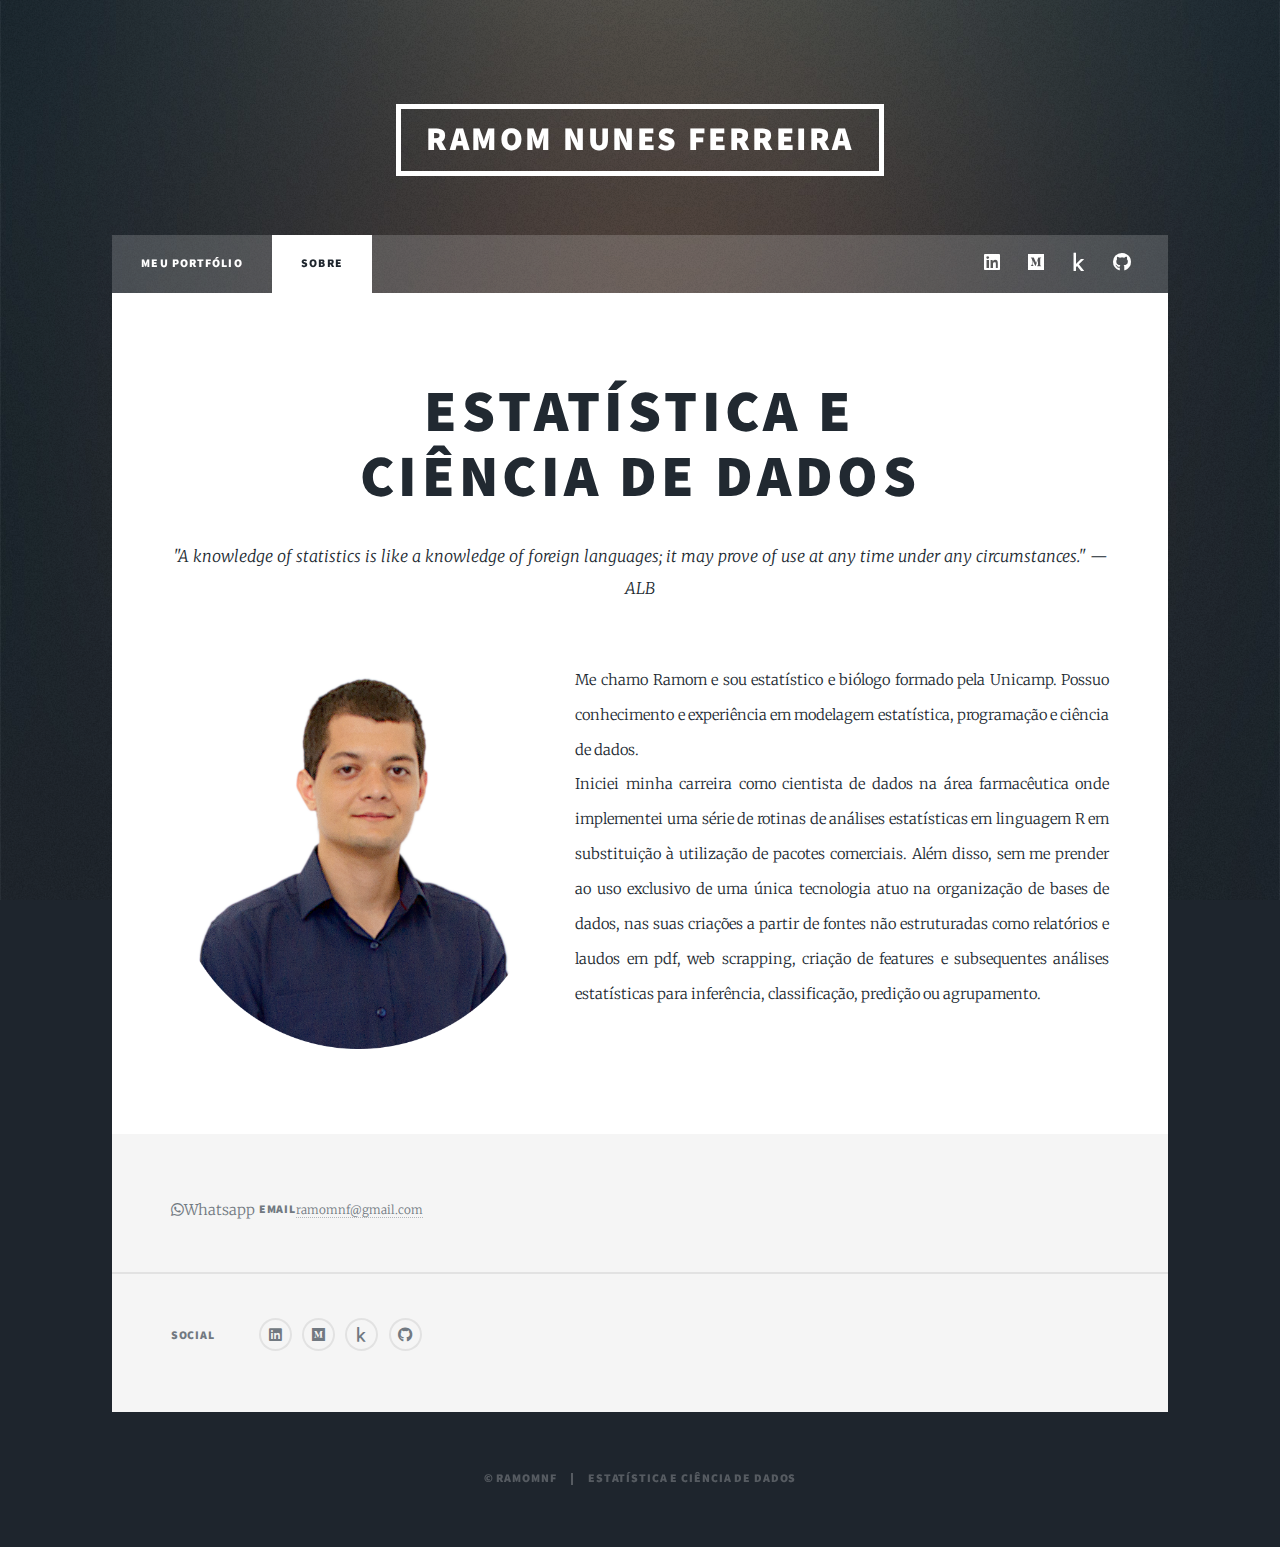
==== commit 63765c26: "Add files via upload" ====
--- a/about.html
+++ b/about.html
@@ -50,7 +50,7 @@
 								</header>
 								
 
-								<p><span class="image left"><img src="images/head_only.png" alt="" style="width:75%;"/>
+								<p><span class="image left"><img src="images/head_only.png" alt="" style="width:100%;"/>
 								</span>Me chamo Ramom e sou estatístico e biólogo formado pela Unicamp. Possuo conhecimento e experiência em modelagem estatística, programação e ciência de dados. <br /> 
 								Iniciei minha carreira como cientista de dados na área farmacêutica onde implementei uma série de rotinas de análises estatísticas em linguagem R em substituição à utilização de pacotes comerciais.
 								Além disso, sem me prender ao uso exclusivo de uma única tecnologia atuo na organização de bases de dados, nas suas criações a partir de fontes não estruturadas como relatórios e laudos em pdf, web scrapping, criação de features e subsequentes análises estatísticas para inferência, classificação, predição ou agrupamento.<br /> 
@@ -67,6 +67,7 @@
 					<footer id="footer">
 						<section class="split contact">
 							<section>
+								<a href="https://tinyurl.com/ramomnfzap" class="icon brands fa-whatsapp">Whatsapp<span class="label"></span></a>
 								<h3>Email</h3>
 								<p><a href="mailto:ramomnf@gmail.com">ramomnf@gmail.com</a></p>
 							</section>
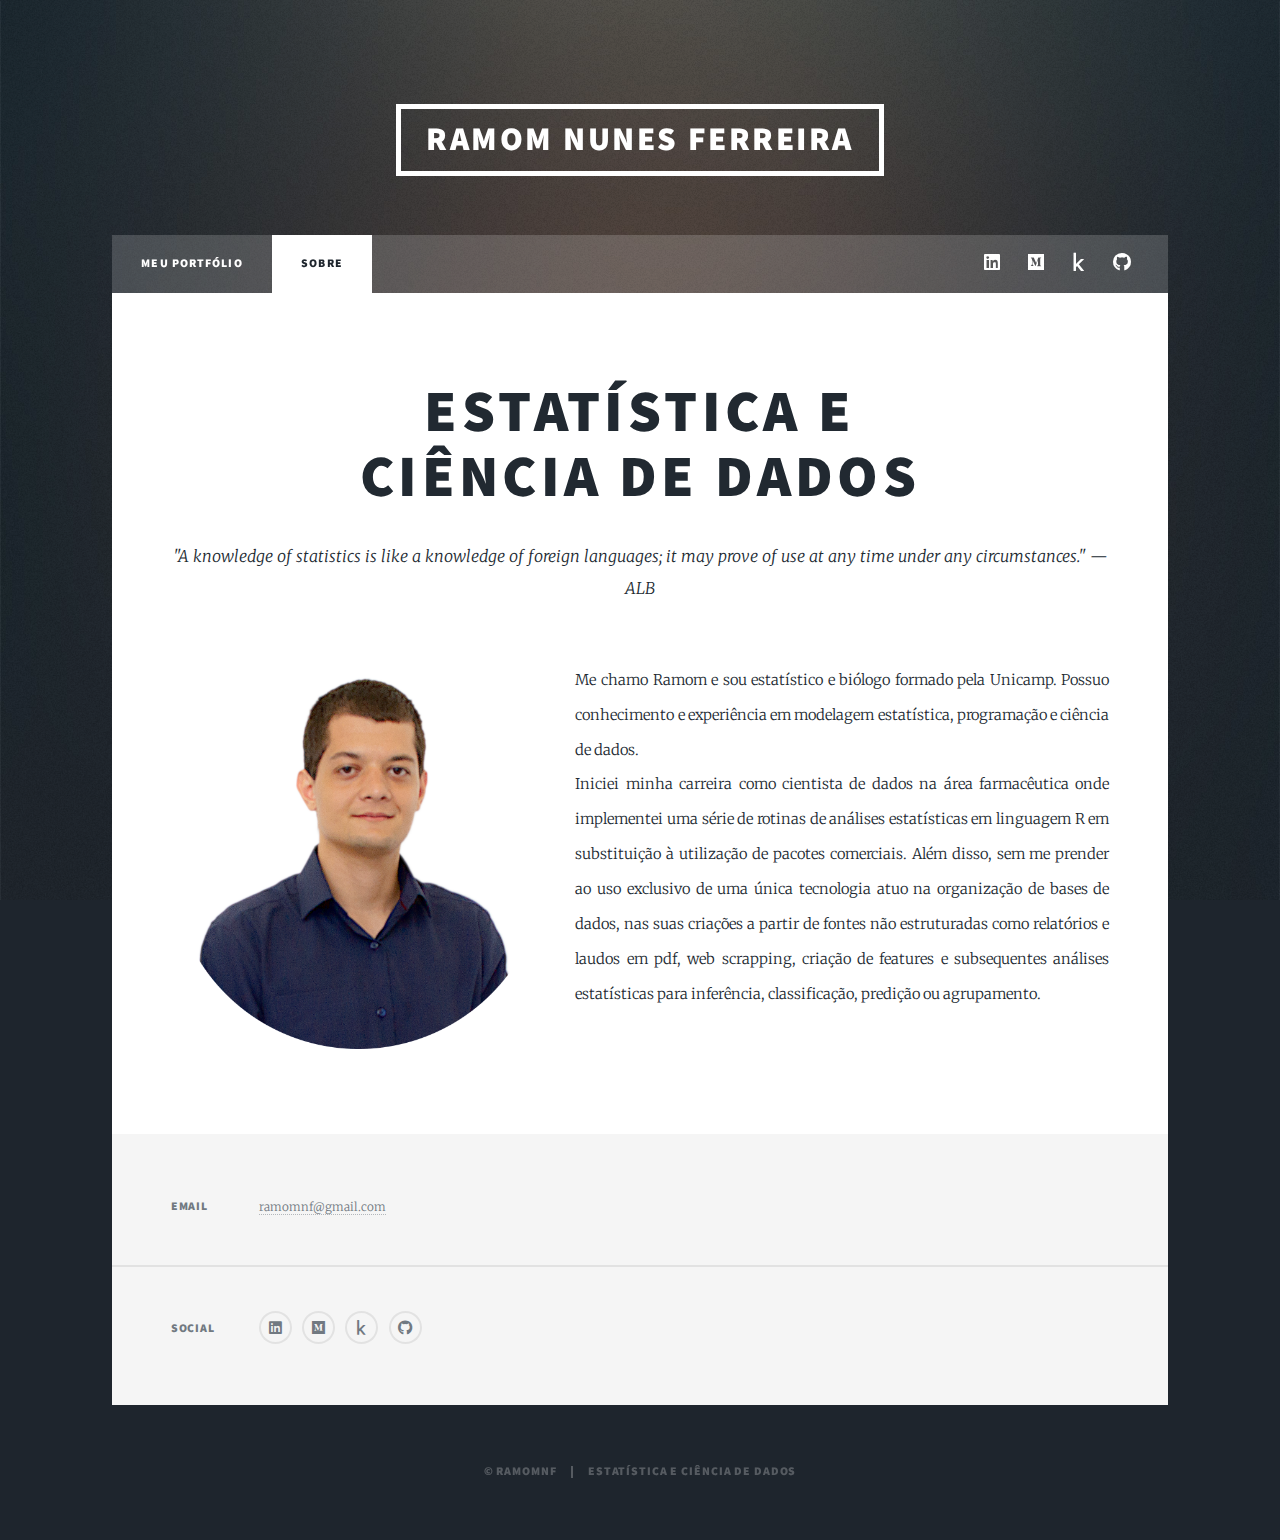
==== commit d1334277: "Add files via upload" ====
--- a/about.html
+++ b/about.html
@@ -67,7 +67,7 @@
 					<footer id="footer">
 						<section class="split contact">
 							<section>
-								<a href="https://tinyurl.com/ramomnfzap" class="icon brands fa-whatsapp">Whatsapp<span class="label"></span></a>
+								
 								<h3>Email</h3>
 								<p><a href="mailto:ramomnf@gmail.com">ramomnf@gmail.com</a></p>
 							</section>
